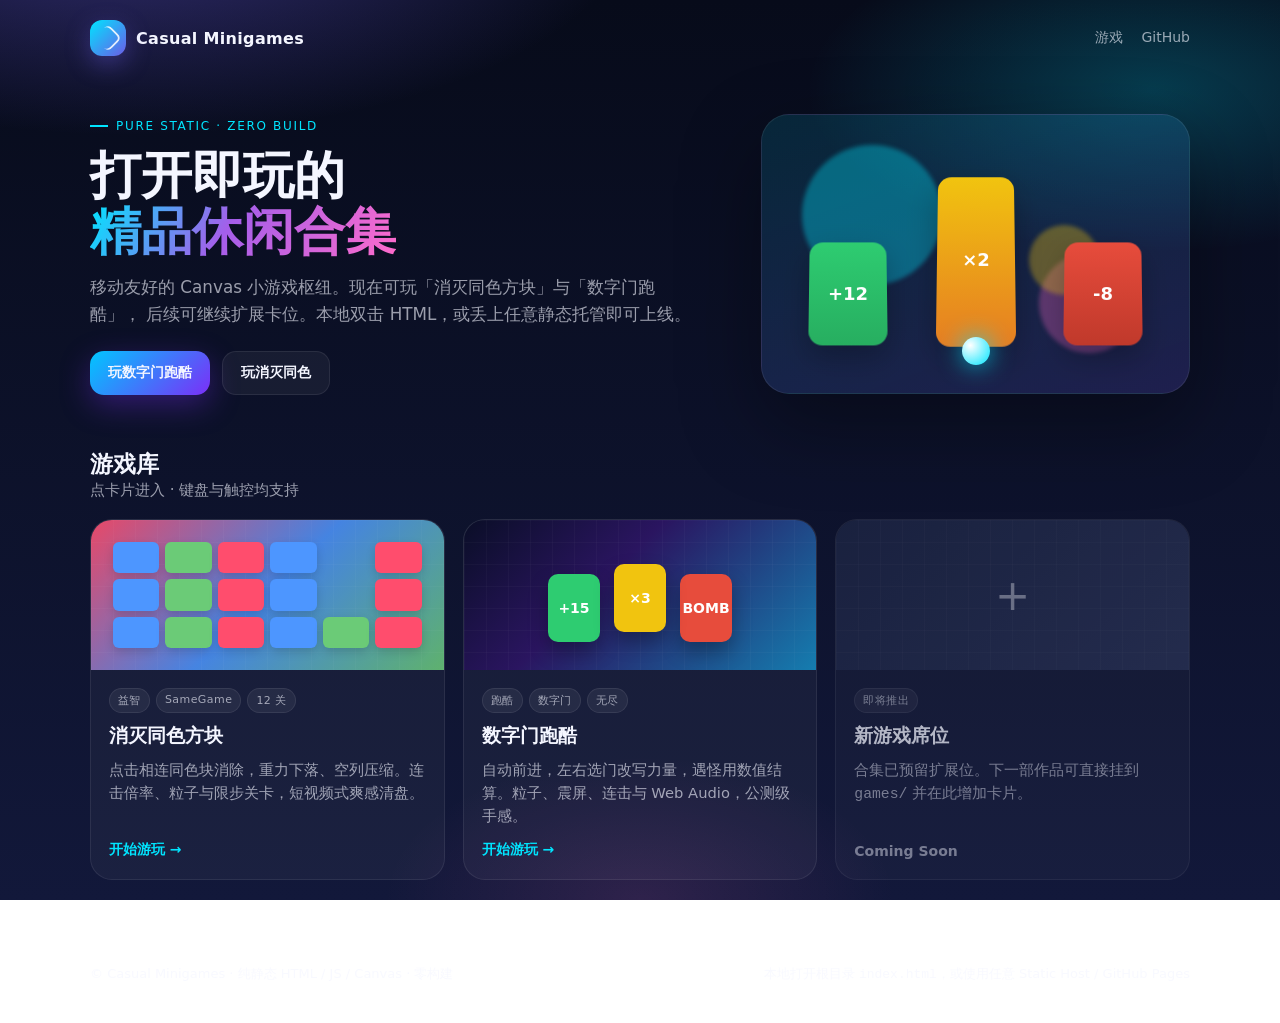
==== index.html @ 1d6114b0 "feat: Casual Minigames hub with SameGame + Number Gate Runner Public-ready static collection: magazi" ====
<!DOCTYPE html>
<html lang="zh-CN">
<head>
  <meta charset="UTF-8" />
  <meta name="viewport" content="width=device-width, initial-scale=1" />
  <meta name="theme-color" content="#070b1a" />
  <meta name="description" content="Casual Minigames — 纯静态精品小游戏合集：消灭同色方块、数字门跑酷。" />
  <title>Casual Minigames · 休闲小游戏合集</title>
  <link rel="stylesheet" href="css/hub.css" />
</head>
<body>
  <div class="wrap">
    <header class="nav">
      <div class="brand">
        <div class="brand-mark" aria-hidden="true"></div>
        <span>Casual Minigames</span>
      </div>
      <nav class="nav-links">
        <a href="#games">游戏</a>
        <a href="https://github.com/" id="gh-link" target="_blank" rel="noopener">GitHub</a>
      </nav>
    </header>

    <section class="hero">
      <div>
        <div class="eyebrow">Pure Static · Zero Build</div>
        <h1>打开即玩的<br /><span>精品休闲合集</span></h1>
        <p>
          移动友好的 Canvas 小游戏枢纽。现在可玩「消灭同色方块」与「数字门跑酷」，
          后续可继续扩展卡位。本地双击 HTML，或丢上任意静态托管即可上线。
        </p>
        <div class="hero-actions">
          <a class="btn btn-primary" href="games/number-gate/index.html">玩数字门跑酷</a>
          <a class="btn" href="games/samegame/index.html">玩消灭同色</a>
        </div>
      </div>
      <div class="hero-art" aria-hidden="true">
        <div class="orb orb-a"></div>
        <div class="orb orb-b"></div>
        <div class="orb orb-c"></div>
        <div class="gate-illus">
          <div class="gate-pill g1">+12</div>
          <div class="gate-pill g2">×2</div>
          <div class="gate-pill g3">-8</div>
        </div>
        <div class="runner-dot"></div>
      </div>
    </section>

    <section class="section" id="games">
      <div class="section-head">
        <div>
          <h2>游戏库</h2>
          <p>点卡片进入 · 键盘与触控均支持</p>
        </div>
      </div>
      <div class="grid">
        <a class="card" href="games/samegame/index.html">
          <div class="card-cover cover-samegame">
            <div class="cover-pattern"></div>
            <div class="blocks">
              <span></span><span></span><span></span><span></span><span></span><span></span>
              <span></span><span></span><span></span><span></span><span></span><span></span>
              <span></span><span></span><span></span><span></span><span></span><span></span>
            </div>
          </div>
          <div class="card-body">
            <div class="tags"><span class="tag">益智</span><span class="tag">SameGame</span><span class="tag">12 关</span></div>
            <h3>消灭同色方块</h3>
            <p>点击相连同色块消除，重力下落、空列压缩。连击倍率、粒子与限步关卡，短视频式爽感清盘。</p>
            <span class="card-cta">开始游玩 →</span>
          </div>
        </a>

        <a class="card" href="games/number-gate/index.html">
          <div class="card-cover cover-gate">
            <div class="cover-pattern"></div>
            <div class="mini-gates"><i>+15</i><i>×3</i><i>BOMB</i></div>
          </div>
          <div class="card-body">
            <div class="tags"><span class="tag">跑酷</span><span class="tag">数字门</span><span class="tag">无尽</span></div>
            <h3>数字门跑酷</h3>
            <p>自动前进，左右选门改写力量，遇怪用数值结算。粒子、震屏、连击与 Web Audio，公测级手感。</p>
            <span class="card-cta">开始游玩 →</span>
          </div>
        </a>

        <div class="card soon" aria-disabled="true">
          <div class="card-cover cover-soon">
            <div class="cover-pattern"></div>
            <div class="soon-mark">+</div>
          </div>
          <div class="card-body">
            <div class="tags"><span class="tag">即将推出</span></div>
            <h3>新游戏席位</h3>
            <p>合集已预留扩展位。下一部作品可直接挂到 <code>games/</code> 并在此增加卡片。</p>
            <span class="card-cta">Coming Soon</span>
          </div>
        </div>
      </div>
    </section>

    <footer class="footer">
      <div>© Casual Minigames · 纯静态 HTML / JS / Canvas · 零构建</div>
      <div>本地打开根目录 <code>index.html</code>，或使用任意 Static Host / GitHub Pages</div>
    </footer>
  </div>
</body>
</html>
---- css/hub.css ----
:root {
  --bg0: #070b1a;
  --bg1: #12183a;
  --text: #f4f6ff;
  --muted: rgba(244,246,255,0.62);
  --card: rgba(255,255,255,0.04);
  --line: rgba(255,255,255,0.08);
  --accent: #6c5ce7;
  --cyan: #00e5ff;
  --pink: #ff6bcb;
  --font: "Segoe UI", system-ui, -apple-system, "PingFang SC", "Noto Sans SC", sans-serif;
}

* { box-sizing: border-box; margin: 0; padding: 0; }

html { scroll-behavior: smooth; }

body {
  min-height: 100vh;
  font-family: var(--font);
  color: var(--text);
  background:
    radial-gradient(ellipse 80% 50% at 10% -10%, rgba(108,92,231,0.45), transparent 50%),
    radial-gradient(ellipse 60% 40% at 90% 10%, rgba(0,229,255,0.22), transparent 45%),
    radial-gradient(ellipse 50% 40% at 50% 100%, rgba(255,107,203,0.12), transparent 40%),
    linear-gradient(180deg, var(--bg0), var(--bg1));
  background-attachment: fixed;
}

a { color: inherit; text-decoration: none; }

.wrap {
  width: min(1100px, calc(100% - 32px));
  margin: 0 auto;
}

/* Nav */
.nav {
  display: flex;
  align-items: center;
  justify-content: space-between;
  padding: 20px 0 8px;
  gap: 16px;
}

.brand {
  display: flex;
  align-items: center;
  gap: 10px;
  font-weight: 800;
  letter-spacing: 0.02em;
}

.brand-mark {
  width: 36px;
  height: 36px;
  border-radius: 12px;
  background: linear-gradient(135deg, var(--cyan), var(--accent));
  box-shadow: 0 8px 24px rgba(108,92,231,0.4);
  position: relative;
  overflow: hidden;
}
.brand-mark::after {
  content: "";
  position: absolute;
  inset: 8px;
  border-radius: 6px;
  border: 2px solid rgba(255,255,255,0.85);
  border-bottom: none;
  border-left: none;
  transform: rotate(45deg);
}

.nav-links {
  display: flex;
  gap: 18px;
  font-size: 14px;
  color: var(--muted);
}
.nav-links a:hover { color: var(--cyan); }

/* Hero */
.hero {
  padding: 48px 0 36px;
  display: grid;
  grid-template-columns: 1.2fr 0.8fr;
  gap: 28px;
  align-items: center;
}

.eyebrow {
  display: inline-flex;
  align-items: center;
  gap: 8px;
  font-size: 12px;
  letter-spacing: 0.14em;
  text-transform: uppercase;
  color: var(--cyan);
  margin-bottom: 14px;
}
.eyebrow::before {
  content: "";
  width: 18px;
  height: 2px;
  background: var(--cyan);
}

.hero h1 {
  font-size: clamp(2rem, 5vw, 3.2rem);
  line-height: 1.1;
  font-weight: 900;
  margin-bottom: 14px;
}
.hero h1 span {
  background: linear-gradient(120deg, #00e5ff, #a55eea 45%, #ff6bcb);
  -webkit-background-clip: text;
  background-clip: text;
  color: transparent;
}

.hero p {
  color: var(--muted);
  font-size: 1.05rem;
  line-height: 1.65;
  max-width: 36em;
  margin-bottom: 22px;
}

.hero-actions {
  display: flex;
  flex-wrap: wrap;
  gap: 12px;
}

.btn {
  display: inline-flex;
  align-items: center;
  justify-content: center;
  gap: 8px;
  padding: 12px 18px;
  border-radius: 14px;
  font-weight: 700;
  font-size: 14px;
  border: 1px solid var(--line);
  background: rgba(255,255,255,0.05);
  transition: transform 0.15s ease, box-shadow 0.15s ease, background 0.15s ease;
}
.btn:hover { transform: translateY(-2px); background: rgba(255,255,255,0.09); }
.btn-primary {
  background: linear-gradient(135deg, #00c6ff, #7b2ff7);
  border: none;
  box-shadow: 0 10px 30px rgba(123,47,247,0.35);
}
.btn-primary:hover { box-shadow: 0 14px 36px rgba(123,47,247,0.45); }

.hero-art {
  position: relative;
  height: 280px;
  border-radius: 28px;
  background: linear-gradient(160deg, rgba(0,229,255,0.12), rgba(108,92,231,0.2));
  border: 1px solid var(--line);
  overflow: hidden;
  box-shadow: 0 30px 80px rgba(0,0,0,0.35);
}

.orb {
  position: absolute;
  border-radius: 50%;
  filter: blur(2px);
  animation: float 6s ease-in-out infinite;
}
.orb-a { width: 140px; height: 140px; background: rgba(0,229,255,0.35); top: 30px; left: 40px; }
.orb-b { width: 100px; height: 100px; background: rgba(255,107,203,0.3); bottom: 40px; right: 50px; animation-delay: -2s; }
.orb-c { width: 70px; height: 70px; background: rgba(241,196,15,0.35); top: 110px; right: 90px; animation-delay: -3.5s; }

.gate-illus {
  position: absolute;
  inset: 0;
  display: grid;
  grid-template-columns: 1fr 1fr 1fr;
  place-items: end center;
  padding: 36px 28px 48px;
  gap: 12px;
}
.gate-pill {
  width: 100%;
  max-width: 78px;
  aspect-ratio: 3/4;
  border-radius: 14px;
  display: grid;
  place-items: center;
  font-weight: 900;
  font-size: 18px;
  color: #fff;
  box-shadow: 0 12px 30px rgba(0,0,0,0.25);
  transform: perspective(400px) rotateX(8deg);
}
.gate-pill.g1 { background: linear-gradient(180deg, #2ecc71, #27ae60); }
.gate-pill.g2 { background: linear-gradient(180deg, #f1c40f, #e67e22); height: 88%; }
.gate-pill.g3 { background: linear-gradient(180deg, #e74c3c, #c0392b); }

.runner-dot {
  position: absolute;
  bottom: 28px;
  left: 50%;
  width: 28px;
  height: 28px;
  margin-left: -14px;
  border-radius: 50%;
  background: radial-gradient(circle at 30% 30%, #fff, #00e5ff);
  box-shadow: 0 0 24px rgba(0,229,255,0.8);
  animation: bob 1.2s ease-in-out infinite;
}

@keyframes float {
  0%, 100% { transform: translateY(0); }
  50% { transform: translateY(-14px); }
}
@keyframes bob {
  0%, 100% { transform: translateY(0); }
  50% { transform: translateY(-6px); }
}

/* Section */
.section {
  padding: 18px 0 56px;
}

.section-head {
  display: flex;
  align-items: end;
  justify-content: space-between;
  gap: 12px;
  margin-bottom: 18px;
}
.section-head h2 {
  font-size: 1.45rem;
  font-weight: 800;
}
.section-head p { color: var(--muted); font-size: 0.95rem; }

.grid {
  display: grid;
  grid-template-columns: repeat(3, 1fr);
  gap: 18px;
}

.card {
  position: relative;
  display: flex;
  flex-direction: column;
  border-radius: 22px;
  overflow: hidden;
  background: var(--card);
  border: 1px solid var(--line);
  min-height: 320px;
  transition: transform 0.2s ease, border-color 0.2s ease, box-shadow 0.2s ease;
}
.card:hover {
  transform: translateY(-6px);
  border-color: rgba(0,229,255,0.35);
  box-shadow: 0 20px 50px rgba(0,0,0,0.35);
}
.card.soon {
  opacity: 0.72;
}
.card.soon:hover { transform: none; border-color: var(--line); box-shadow: none; }

.card-cover {
  height: 150px;
  position: relative;
  overflow: hidden;
}
.cover-samegame {
  background:
    linear-gradient(135deg, rgba(255,77,109,0.9), rgba(77,150,255,0.85) 50%, rgba(107,203,119,0.85));
}
.cover-gate {
  background:
    linear-gradient(135deg, #0a0e27 0%, #2a1560 40%, #00e5ff 160%);
}
.cover-soon {
  background: linear-gradient(135deg, #1e2746, #2c3558);
}

.cover-pattern {
  position: absolute;
  inset: 0;
  opacity: 0.35;
  background-image:
    linear-gradient(rgba(255,255,255,0.08) 1px, transparent 1px),
    linear-gradient(90deg, rgba(255,255,255,0.08) 1px, transparent 1px);
  background-size: 22px 22px;
}

.blocks {
  position: absolute;
  inset: 0;
  display: grid;
  grid-template-columns: repeat(6, 1fr);
  grid-template-rows: repeat(3, 1fr);
  gap: 6px;
  padding: 22px;
}
.blocks span {
  border-radius: 6px;
  background: rgba(255,255,255,0.85);
  box-shadow: 0 4px 10px rgba(0,0,0,0.15);
}
.blocks span:nth-child(3n) { background: #ff4d6d; }
.blocks span:nth-child(3n+1) { background: #4d96ff; }
.blocks span:nth-child(3n+2) { background: #6bcb77; }
.blocks span:nth-child(5), .blocks span:nth-child(11) { visibility: hidden; }

.mini-gates {
  position: absolute;
  inset: 0;
  display: flex;
  align-items: flex-end;
  justify-content: center;
  gap: 14px;
  padding-bottom: 28px;
}
.mini-gates i {
  display: grid;
  place-items: center;
  width: 52px;
  height: 68px;
  border-radius: 10px;
  font-style: normal;
  font-weight: 900;
  color: #fff;
  font-size: 14px;
  box-shadow: 0 10px 20px rgba(0,0,0,0.3);
}
.mini-gates i:nth-child(1) { background: #2ecc71; }
.mini-gates i:nth-child(2) { background: #f1c40f; transform: translateY(-10px); }
.mini-gates i:nth-child(3) { background: #e74c3c; }

.soon-mark {
  position: absolute;
  inset: 0;
  display: grid;
  place-items: center;
  font-size: 42px;
  opacity: 0.5;
}

.card-body {
  padding: 18px 18px 20px;
  display: flex;
  flex-direction: column;
  flex: 1;
  gap: 10px;
}

.tags {
  display: flex;
  flex-wrap: wrap;
  gap: 6px;
}
.tag {
  font-size: 11px;
  letter-spacing: 0.04em;
  padding: 4px 8px;
  border-radius: 999px;
  background: rgba(255,255,255,0.06);
  color: var(--muted);
  border: 1px solid var(--line);
}

.card h3 {
  font-size: 1.2rem;
  font-weight: 800;
}

.card p {
  color: var(--muted);
  font-size: 0.92rem;
  line-height: 1.55;
  flex: 1;
}

.card-cta {
  display: inline-flex;
  align-items: center;
  gap: 6px;
  font-weight: 700;
  font-size: 14px;
  color: var(--cyan);
  margin-top: 4px;
}
.card.soon .card-cta { color: var(--muted); }

.footer {
  border-top: 1px solid var(--line);
  padding: 28px 0 40px;
  color: var(--muted);
  font-size: 13px;
  display: flex;
  flex-wrap: wrap;
  gap: 10px 24px;
  justify-content: space-between;
}

@media (max-width: 900px) {
  .hero { grid-template-columns: 1fr; }
  .hero-art { height: 220px; }
  .grid { grid-template-columns: 1fr 1fr; }
}
@media (max-width: 620px) {
  .grid { grid-template-columns: 1fr; }
  .nav-links { display: none; }
}
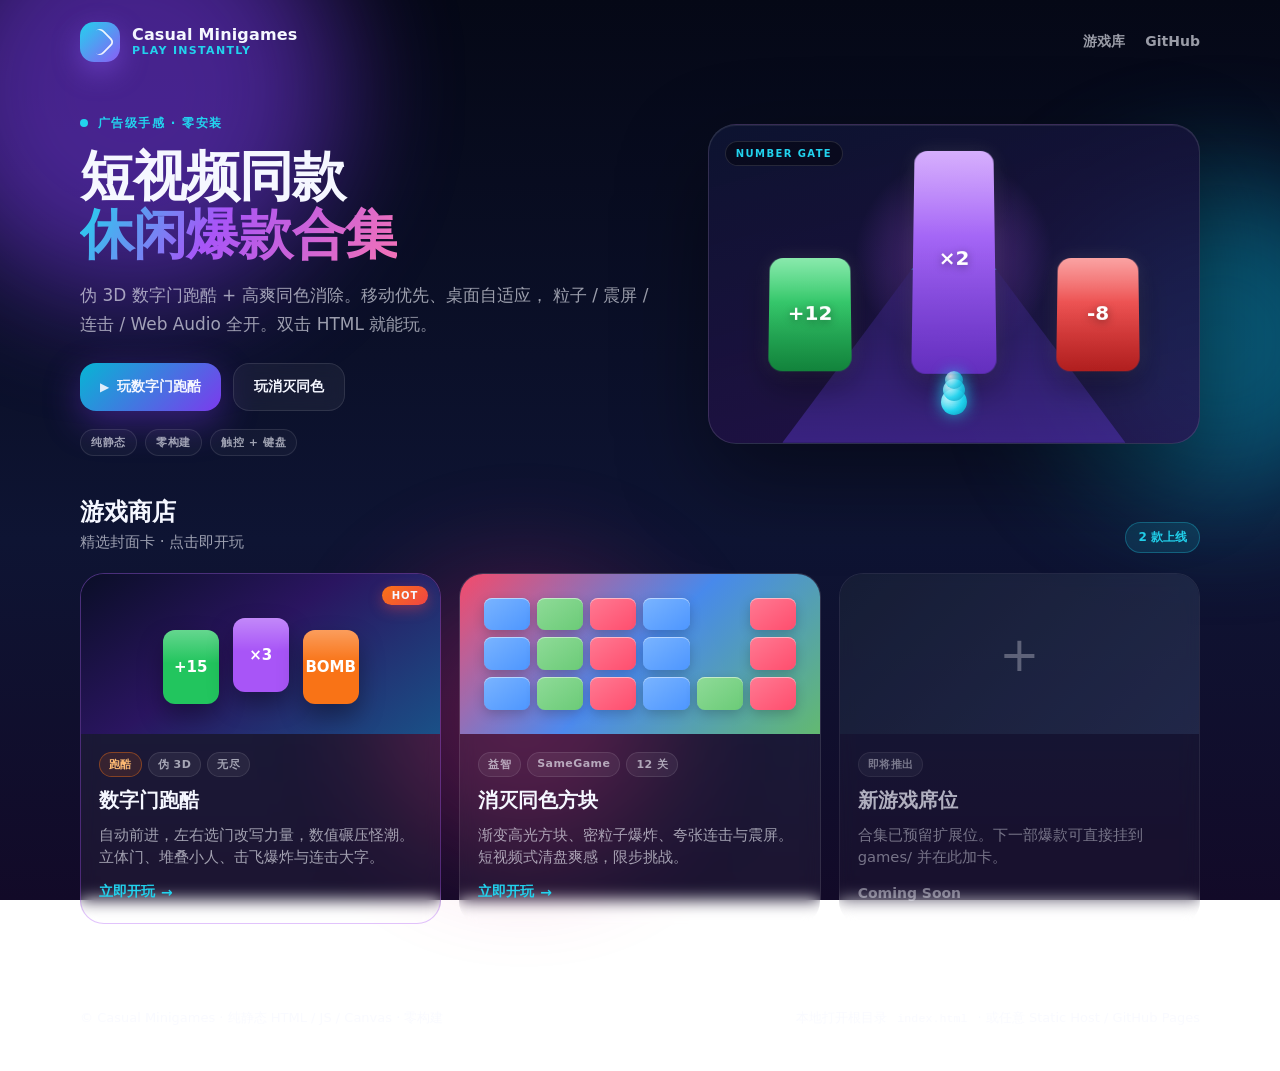
==== commit 97f0d73c: "feat: ad-grade visual overhaul for Number Gate, SameGame, and hub Rewrite Number Gate pseudo-3D corr" ====
--- a/index.html
+++ b/index.html
@@ -3,61 +3,100 @@
 <head>
   <meta charset="UTF-8" />
   <meta name="viewport" content="width=device-width, initial-scale=1" />
-  <meta name="theme-color" content="#070b1a" />
-  <meta name="description" content="Casual Minigames — 纯静态精品小游戏合集：消灭同色方块、数字门跑酷。" />
+  <meta name="theme-color" content="#050816" />
+  <meta name="description" content="Casual Minigames — 抖音级休闲小游戏合集：数字门跑酷、消灭同色方块。纯静态，打开即玩。" />
   <title>Casual Minigames · 休闲小游戏合集</title>
   <link rel="stylesheet" href="css/hub.css" />
 </head>
 <body>
+  <div class="bg-orb o1" aria-hidden="true"></div>
+  <div class="bg-orb o2" aria-hidden="true"></div>
+  <div class="bg-orb o3" aria-hidden="true"></div>
+
   <div class="wrap">
     <header class="nav">
       <div class="brand">
         <div class="brand-mark" aria-hidden="true"></div>
-        <span>Casual Minigames</span>
+        <div class="brand-text">
+          <span class="brand-name">Casual Minigames</span>
+          <span class="brand-sub">Play Instantly</span>
+        </div>
       </div>
       <nav class="nav-links">
-        <a href="#games">游戏</a>
-        <a href="https://github.com/" id="gh-link" target="_blank" rel="noopener">GitHub</a>
+        <a href="#games">游戏库</a>
+        <a href="https://github.com/z23861201z/casual-minigames" target="_blank" rel="noopener">GitHub</a>
       </nav>
     </header>
 
     <section class="hero">
-      <div>
-        <div class="eyebrow">Pure Static · Zero Build</div>
-        <h1>打开即玩的<br /><span>精品休闲合集</span></h1>
+      <div class="hero-copy">
+        <div class="eyebrow"><span class="pulse-dot"></span> 广告级手感 · 零安装</div>
+        <h1>短视频同款<br /><span>休闲爆款合集</span></h1>
         <p>
-          移动友好的 Canvas 小游戏枢纽。现在可玩「消灭同色方块」与「数字门跑酷」，
-          后续可继续扩展卡位。本地双击 HTML，或丢上任意静态托管即可上线。
+          伪 3D 数字门跑酷 + 高爽同色消除。移动优先、桌面自适应，
+          粒子 / 震屏 / 连击 / Web Audio 全开。双击 HTML 就能玩。
         </p>
         <div class="hero-actions">
-          <a class="btn btn-primary" href="games/number-gate/index.html">玩数字门跑酷</a>
-          <a class="btn" href="games/samegame/index.html">玩消灭同色</a>
+          <a class="btn btn-primary" href="games/number-gate/index.html">
+            <span class="btn-ico">▶</span> 玩数字门跑酷
+          </a>
+          <a class="btn btn-ghost" href="games/samegame/index.html">玩消灭同色</a>
+        </div>
+        <div class="hero-meta">
+          <span>纯静态</span>
+          <span>零构建</span>
+          <span>触控 + 键盘</span>
         </div>
       </div>
-      <div class="hero-art" aria-hidden="true">
-        <div class="orb orb-a"></div>
-        <div class="orb orb-b"></div>
-        <div class="orb orb-c"></div>
-        <div class="gate-illus">
-          <div class="gate-pill g1">+12</div>
-          <div class="gate-pill g2">×2</div>
-          <div class="gate-pill g3">-8</div>
+      <div class="hero-stage" aria-hidden="true">
+        <div class="stage-glow"></div>
+        <div class="stage-road"></div>
+        <div class="stage-gates">
+          <div class="sgate g-add"><span>+12</span></div>
+          <div class="sgate g-mul"><span>×2</span></div>
+          <div class="sgate g-sub"><span>-8</span></div>
         </div>
-        <div class="runner-dot"></div>
+        <div class="stage-runner">
+          <div class="runner-stack"><i></i><i></i><i></i></div>
+        </div>
+        <div class="stage-badge">NUMBER GATE</div>
       </div>
     </section>
 
     <section class="section" id="games">
       <div class="section-head">
         <div>
-          <h2>游戏库</h2>
-          <p>点卡片进入 · 键盘与触控均支持</p>
+          <h2>游戏商店</h2>
+          <p>精选封面卡 · 点击即开玩</p>
         </div>
+        <div class="section-pill">2 款上线</div>
       </div>
       <div class="grid">
+        <a class="card card-featured" href="games/number-gate/index.html">
+          <div class="card-cover cover-gate">
+            <div class="cover-shine"></div>
+            <div class="cover-gates">
+              <em class="cg1">+15</em>
+              <em class="cg2">×3</em>
+              <em class="cg3">BOMB</em>
+            </div>
+            <div class="cover-chip">HOT</div>
+          </div>
+          <div class="card-body">
+            <div class="tags">
+              <span class="tag tag-hot">跑酷</span>
+              <span class="tag">伪 3D</span>
+              <span class="tag">无尽</span>
+            </div>
+            <h3>数字门跑酷</h3>
+            <p>自动前进，左右选门改写力量，数值碾压怪潮。立体门、堆叠小人、击飞爆炸与连击大字。</p>
+            <span class="card-cta">立即开玩 <b>→</b></span>
+          </div>
+        </a>
+
         <a class="card" href="games/samegame/index.html">
           <div class="card-cover cover-samegame">
-            <div class="cover-pattern"></div>
+            <div class="cover-shine"></div>
             <div class="blocks">
               <span></span><span></span><span></span><span></span><span></span><span></span>
               <span></span><span></span><span></span><span></span><span></span><span></span>
@@ -65,36 +104,27 @@
             </div>
           </div>
           <div class="card-body">
-            <div class="tags"><span class="tag">益智</span><span class="tag">SameGame</span><span class="tag">12 关</span></div>
+            <div class="tags">
+              <span class="tag">益智</span>
+              <span class="tag">SameGame</span>
+              <span class="tag">12 关</span>
+            </div>
             <h3>消灭同色方块</h3>
-            <p>点击相连同色块消除，重力下落、空列压缩。连击倍率、粒子与限步关卡，短视频式爽感清盘。</p>
-            <span class="card-cta">开始游玩 →</span>
-          </div>
-        </a>
-
-        <a class="card" href="games/number-gate/index.html">
-          <div class="card-cover cover-gate">
-            <div class="cover-pattern"></div>
-            <div class="mini-gates"><i>+15</i><i>×3</i><i>BOMB</i></div>
-          </div>
-          <div class="card-body">
-            <div class="tags"><span class="tag">跑酷</span><span class="tag">数字门</span><span class="tag">无尽</span></div>
-            <h3>数字门跑酷</h3>
-            <p>自动前进，左右选门改写力量，遇怪用数值结算。粒子、震屏、连击与 Web Audio，公测级手感。</p>
-            <span class="card-cta">开始游玩 →</span>
+            <p>渐变高光方块、密粒子爆炸、夸张连击与震屏。短视频式清盘爽感，限步挑战。</p>
+            <span class="card-cta">立即开玩 <b>→</b></span>
           </div>
         </a>
 
         <div class="card soon" aria-disabled="true">
           <div class="card-cover cover-soon">
-            <div class="cover-pattern"></div>
+            <div class="cover-shine"></div>
             <div class="soon-mark">+</div>
           </div>
           <div class="card-body">
             <div class="tags"><span class="tag">即将推出</span></div>
             <h3>新游戏席位</h3>
-            <p>合集已预留扩展位。下一部作品可直接挂到 <code>games/</code> 并在此增加卡片。</p>
-            <span class="card-cta">Coming Soon</span>
+            <p>合集已预留扩展位。下一部爆款可直接挂到 games/ 并在此加卡。</p>
+            <span class="card-cta muted">Coming Soon</span>
           </div>
         </div>
       </div>
@@ -102,7 +132,7 @@
 
     <footer class="footer">
       <div>© Casual Minigames · 纯静态 HTML / JS / Canvas · 零构建</div>
-      <div>本地打开根目录 <code>index.html</code>，或使用任意 Static Host / GitHub Pages</div>
+      <div>本地打开根目录 <code>index.html</code> · 或任意 Static Host / GitHub Pages</div>
     </footer>
   </div>
 </body>
--- a/css/hub.css
+++ b/css/hub.css
@@ -1,37 +1,61 @@
 :root {
-  --bg0: #070b1a;
-  --bg1: #12183a;
-  --text: #f4f6ff;
-  --muted: rgba(244,246,255,0.62);
-  --card: rgba(255,255,255,0.04);
-  --line: rgba(255,255,255,0.08);
-  --accent: #6c5ce7;
-  --cyan: #00e5ff;
-  --pink: #ff6bcb;
+  --bg0: #050816;
+  --bg1: #0e1433;
+  --text: #f5f7ff;
+  --muted: rgba(245,247,255,0.62);
+  --card: rgba(255,255,255,0.045);
+  --line: rgba(255,255,255,0.1);
+  --accent: #8b5cf6;
+  --cyan: #22d3ee;
+  --pink: #f472b6;
   --font: "Segoe UI", system-ui, -apple-system, "PingFang SC", "Noto Sans SC", sans-serif;
 }
 
 * { box-sizing: border-box; margin: 0; padding: 0; }
-
 html { scroll-behavior: smooth; }
 
 body {
   min-height: 100vh;
   font-family: var(--font);
   color: var(--text);
-  background:
-    radial-gradient(ellipse 80% 50% at 10% -10%, rgba(108,92,231,0.45), transparent 50%),
-    radial-gradient(ellipse 60% 40% at 90% 10%, rgba(0,229,255,0.22), transparent 45%),
-    radial-gradient(ellipse 50% 40% at 50% 100%, rgba(255,107,203,0.12), transparent 40%),
-    linear-gradient(180deg, var(--bg0), var(--bg1));
+  background: linear-gradient(180deg, var(--bg0), var(--bg1) 60%, #120a28);
   background-attachment: fixed;
+  overflow-x: hidden;
+  position: relative;
 }
 
 a { color: inherit; text-decoration: none; }
+code {
+  font-family: ui-monospace, SFMono-Regular, Menlo, monospace;
+  font-size: 0.9em;
+  background: rgba(255,255,255,0.06);
+  padding: 1px 6px;
+  border-radius: 6px;
+}
+
+.bg-orb {
+  position: fixed;
+  border-radius: 50%;
+  filter: blur(60px);
+  pointer-events: none;
+  z-index: 0;
+  opacity: 0.55;
+  animation: orbFloat 12s ease-in-out infinite;
+}
+.o1 { width: 420px; height: 420px; background: #7c3aed; top: -120px; left: -80px; }
+.o2 { width: 320px; height: 320px; background: #0891b2; top: 20%; right: -100px; animation-delay: -4s; }
+.o3 { width: 280px; height: 280px; background: #db2777; bottom: 5%; left: 30%; animation-delay: -7s; opacity: 0.3; }
+
+@keyframes orbFloat {
+  0%, 100% { transform: translate(0, 0) scale(1); }
+  50% { transform: translate(20px, -24px) scale(1.06); }
+}
 
 .wrap {
-  width: min(1100px, calc(100% - 32px));
+  width: min(1120px, calc(100% - 32px));
   margin: 0 auto;
+  position: relative;
+  z-index: 1;
 }
 
 /* Nav */
@@ -39,205 +63,263 @@
   display: flex;
   align-items: center;
   justify-content: space-between;
-  padding: 20px 0 8px;
+  padding: 22px 0 10px;
   gap: 16px;
 }
 
-.brand {
-  display: flex;
-  align-items: center;
-  gap: 10px;
-  font-weight: 800;
-  letter-spacing: 0.02em;
-}
-
+.brand { display: flex; align-items: center; gap: 12px; }
 .brand-mark {
-  width: 36px;
-  height: 36px;
-  border-radius: 12px;
+  width: 40px; height: 40px;
+  border-radius: 14px;
   background: linear-gradient(135deg, var(--cyan), var(--accent));
-  box-shadow: 0 8px 24px rgba(108,92,231,0.4);
+  box-shadow: 0 10px 28px rgba(139,92,246,0.45);
   position: relative;
   overflow: hidden;
+  animation: brandPulse 3s ease-in-out infinite;
 }
 .brand-mark::after {
   content: "";
   position: absolute;
-  inset: 8px;
+  inset: 9px;
   border-radius: 6px;
-  border: 2px solid rgba(255,255,255,0.85);
+  border: 2px solid rgba(255,255,255,0.9);
   border-bottom: none;
   border-left: none;
   transform: rotate(45deg);
 }
-
-.nav-links {
-  display: flex;
-  gap: 18px;
-  font-size: 14px;
-  color: var(--muted);
-}
+@keyframes brandPulse {
+  0%, 100% { box-shadow: 0 10px 28px rgba(139,92,246,0.45); }
+  50% { box-shadow: 0 10px 36px rgba(34,211,238,0.5); }
+}
+.brand-text { display: flex; flex-direction: column; line-height: 1.15; }
+.brand-name { font-weight: 800; letter-spacing: 0.01em; }
+.brand-sub { font-size: 11px; color: var(--cyan); letter-spacing: 0.12em; text-transform: uppercase; font-weight: 700; }
+
+.nav-links { display: flex; gap: 20px; font-size: 14px; color: var(--muted); font-weight: 600; }
 .nav-links a:hover { color: var(--cyan); }
 
 /* Hero */
 .hero {
-  padding: 48px 0 36px;
-  display: grid;
-  grid-template-columns: 1.2fr 0.8fr;
-  gap: 28px;
+  padding: 40px 0 28px;
+  display: grid;
+  grid-template-columns: 1.15fr 0.95fr;
+  gap: 32px;
   align-items: center;
 }
 
 .eyebrow {
   display: inline-flex;
   align-items: center;
-  gap: 8px;
+  gap: 10px;
   font-size: 12px;
-  letter-spacing: 0.14em;
+  letter-spacing: 0.12em;
   text-transform: uppercase;
   color: var(--cyan);
-  margin-bottom: 14px;
-}
-.eyebrow::before {
-  content: "";
-  width: 18px;
-  height: 2px;
+  margin-bottom: 16px;
+  font-weight: 700;
+}
+.pulse-dot {
+  width: 8px; height: 8px; border-radius: 50%;
   background: var(--cyan);
+  box-shadow: 0 0 0 0 rgba(34,211,238,0.6);
+  animation: pulse 1.6s ease-out infinite;
+}
+@keyframes pulse {
+  0% { box-shadow: 0 0 0 0 rgba(34,211,238,0.55); }
+  70% { box-shadow: 0 0 0 10px rgba(34,211,238,0); }
+  100% { box-shadow: 0 0 0 0 rgba(34,211,238,0); }
 }
 
 .hero h1 {
-  font-size: clamp(2rem, 5vw, 3.2rem);
-  line-height: 1.1;
+  font-size: clamp(2.1rem, 5.2vw, 3.4rem);
+  line-height: 1.08;
   font-weight: 900;
-  margin-bottom: 14px;
+  margin-bottom: 16px;
+  letter-spacing: -0.02em;
 }
 .hero h1 span {
-  background: linear-gradient(120deg, #00e5ff, #a55eea 45%, #ff6bcb);
+  background: linear-gradient(120deg, #22d3ee, #a855f7 42%, #f472b6);
   -webkit-background-clip: text;
   background-clip: text;
   color: transparent;
 }
 
-.hero p {
+.hero-copy > p {
   color: var(--muted);
-  font-size: 1.05rem;
-  line-height: 1.65;
-  max-width: 36em;
-  margin-bottom: 22px;
-}
-
-.hero-actions {
-  display: flex;
-  flex-wrap: wrap;
-  gap: 12px;
-}
+  font-size: 1.06rem;
+  line-height: 1.7;
+  max-width: 34em;
+  margin-bottom: 24px;
+}
+
+.hero-actions { display: flex; flex-wrap: wrap; gap: 12px; margin-bottom: 18px; }
 
 .btn {
   display: inline-flex;
   align-items: center;
   justify-content: center;
   gap: 8px;
-  padding: 12px 18px;
-  border-radius: 14px;
-  font-weight: 700;
+  padding: 14px 20px;
+  border-radius: 16px;
+  font-weight: 800;
   font-size: 14px;
   border: 1px solid var(--line);
   background: rgba(255,255,255,0.05);
   transition: transform 0.15s ease, box-shadow 0.15s ease, background 0.15s ease;
 }
-.btn:hover { transform: translateY(-2px); background: rgba(255,255,255,0.09); }
+.btn:hover { transform: translateY(-3px); background: rgba(255,255,255,0.09); }
 .btn-primary {
-  background: linear-gradient(135deg, #00c6ff, #7b2ff7);
+  background: linear-gradient(135deg, #06b6d4, #7c3aed);
   border: none;
-  box-shadow: 0 10px 30px rgba(123,47,247,0.35);
-}
-.btn-primary:hover { box-shadow: 0 14px 36px rgba(123,47,247,0.45); }
-
-.hero-art {
-  position: relative;
-  height: 280px;
+  box-shadow: 0 12px 36px rgba(124,58,237,0.4);
+}
+.btn-primary:hover { box-shadow: 0 16px 44px rgba(124,58,237,0.55); }
+.btn-ghost { backdrop-filter: blur(8px); }
+.btn-ico { font-size: 12px; opacity: 0.9; }
+
+.hero-meta {
+  display: flex; flex-wrap: wrap; gap: 8px;
+}
+.hero-meta span {
+  font-size: 11px;
+  font-weight: 700;
+  letter-spacing: 0.06em;
+  text-transform: uppercase;
+  color: var(--muted);
+  padding: 5px 10px;
+  border-radius: 999px;
+  border: 1px solid var(--line);
+  background: rgba(255,255,255,0.03);
+}
+
+/* Hero stage illustration */
+.hero-stage {
+  position: relative;
+  height: 320px;
   border-radius: 28px;
-  background: linear-gradient(160deg, rgba(0,229,255,0.12), rgba(108,92,231,0.2));
-  border: 1px solid var(--line);
+  background: linear-gradient(165deg, rgba(14,20,50,0.9), rgba(42,16,80,0.75));
+  border: 1px solid rgba(255,255,255,0.12);
   overflow: hidden;
-  box-shadow: 0 30px 80px rgba(0,0,0,0.35);
-}
-
-.orb {
-  position: absolute;
-  border-radius: 50%;
-  filter: blur(2px);
-  animation: float 6s ease-in-out infinite;
-}
-.orb-a { width: 140px; height: 140px; background: rgba(0,229,255,0.35); top: 30px; left: 40px; }
-.orb-b { width: 100px; height: 100px; background: rgba(255,107,203,0.3); bottom: 40px; right: 50px; animation-delay: -2s; }
-.orb-c { width: 70px; height: 70px; background: rgba(241,196,15,0.35); top: 110px; right: 90px; animation-delay: -3.5s; }
-
-.gate-illus {
+  box-shadow: 0 32px 90px rgba(0,0,0,0.4), inset 0 1px 0 rgba(255,255,255,0.08);
+}
+.stage-glow {
+  position: absolute;
+  width: 200px; height: 200px;
+  left: 50%; top: 10%;
+  transform: translateX(-50%);
+  background: radial-gradient(circle, rgba(168,85,247,0.45), transparent 70%);
+  animation: orbFloat 8s ease-in-out infinite;
+}
+.stage-road {
+  position: absolute;
+  left: 50%; bottom: 0;
+  width: 70%; height: 55%;
+  transform: translateX(-50%);
+  background: linear-gradient(180deg, rgba(60,40,140,0.3), rgba(80,50,180,0.55));
+  clip-path: polygon(38% 0, 62% 0, 100% 100%, 0 100%);
+  border-top: 2px solid rgba(34,211,238,0.35);
+}
+.stage-gates {
   position: absolute;
   inset: 0;
   display: grid;
   grid-template-columns: 1fr 1fr 1fr;
   place-items: end center;
-  padding: 36px 28px 48px;
-  gap: 12px;
-}
-.gate-pill {
+  padding: 0 36px 72px;
+  gap: 14px;
+}
+.sgate {
   width: 100%;
-  max-width: 78px;
-  aspect-ratio: 3/4;
+  max-width: 82px;
+  aspect-ratio: 3/4.2;
   border-radius: 14px;
   display: grid;
   place-items: center;
   font-weight: 900;
-  font-size: 18px;
+  font-size: 20px;
   color: #fff;
-  box-shadow: 0 12px 30px rgba(0,0,0,0.25);
-  transform: perspective(400px) rotateX(8deg);
-}
-.gate-pill.g1 { background: linear-gradient(180deg, #2ecc71, #27ae60); }
-.gate-pill.g2 { background: linear-gradient(180deg, #f1c40f, #e67e22); height: 88%; }
-.gate-pill.g3 { background: linear-gradient(180deg, #e74c3c, #c0392b); }
-
-.runner-dot {
-  position: absolute;
-  bottom: 28px;
+  box-shadow: 0 14px 32px rgba(0,0,0,0.35), 0 0 20px rgba(255,255,255,0.1);
+  transform: perspective(500px) rotateX(10deg);
+  position: relative;
+  animation: gateBob 2.8s ease-in-out infinite;
+}
+.sgate::before {
+  content: "";
+  position: absolute;
+  inset: 0;
+  border-radius: inherit;
+  background: linear-gradient(180deg, rgba(255,255,255,0.35), transparent 40%, rgba(0,0,0,0.2));
+  pointer-events: none;
+}
+.sgate span { position: relative; z-index: 1; text-shadow: 0 2px 8px rgba(0,0,0,0.4); }
+.g-add { background: linear-gradient(180deg, #4ade80, #16a34a); animation-delay: 0s; }
+.g-mul { background: linear-gradient(180deg, #c084fc, #7c3aed); height: 92%; animation-delay: -0.4s; }
+.g-sub { background: linear-gradient(180deg, #f87171, #dc2626); animation-delay: -0.8s; }
+@keyframes gateBob {
+  0%, 100% { transform: perspective(500px) rotateX(10deg) translateY(0); }
+  50% { transform: perspective(500px) rotateX(10deg) translateY(-8px); }
+}
+
+.stage-runner {
+  position: absolute;
+  bottom: 28px; left: 50%;
+  transform: translateX(-50%);
+}
+.runner-stack {
+  position: relative;
+  width: 36px; height: 48px;
+  animation: bob 1.1s ease-in-out infinite;
+}
+.runner-stack i {
+  position: absolute;
   left: 50%;
-  width: 28px;
-  height: 28px;
-  margin-left: -14px;
+  width: 22px; height: 22px;
+  margin-left: -11px;
   border-radius: 50%;
-  background: radial-gradient(circle at 30% 30%, #fff, #00e5ff);
-  box-shadow: 0 0 24px rgba(0,229,255,0.8);
-  animation: bob 1.2s ease-in-out infinite;
-}
-
-@keyframes float {
-  0%, 100% { transform: translateY(0); }
-  50% { transform: translateY(-14px); }
-}
+  background: radial-gradient(circle at 30% 30%, #fff, #22d3ee 55%, #0891b2);
+  box-shadow: 0 0 16px rgba(34,211,238,0.7);
+}
+.runner-stack i:nth-child(1) { bottom: 0; width: 26px; height: 26px; margin-left: -13px; }
+.runner-stack i:nth-child(2) { bottom: 14px; opacity: 0.9; }
+.runner-stack i:nth-child(3) { bottom: 26px; opacity: 0.75; width: 18px; height: 18px; margin-left: -9px; }
 @keyframes bob {
   0%, 100% { transform: translateY(0); }
-  50% { transform: translateY(-6px); }
+  50% { transform: translateY(-7px); }
+}
+
+.stage-badge {
+  position: absolute;
+  top: 16px; left: 16px;
+  font-size: 10px;
+  font-weight: 800;
+  letter-spacing: 0.14em;
+  padding: 6px 10px;
+  border-radius: 999px;
+  background: rgba(0,0,0,0.4);
+  border: 1px solid rgba(255,255,255,0.12);
+  color: var(--cyan);
 }
 
 /* Section */
-.section {
-  padding: 18px 0 56px;
-}
-
+.section { padding: 12px 0 56px; }
 .section-head {
   display: flex;
   align-items: end;
   justify-content: space-between;
   gap: 12px;
-  margin-bottom: 18px;
-}
-.section-head h2 {
-  font-size: 1.45rem;
-  font-weight: 800;
-}
-.section-head p { color: var(--muted); font-size: 0.95rem; }
+  margin-bottom: 20px;
+}
+.section-head h2 { font-size: 1.5rem; font-weight: 900; }
+.section-head p { color: var(--muted); font-size: 0.95rem; margin-top: 4px; }
+.section-pill {
+  font-size: 12px;
+  font-weight: 700;
+  padding: 6px 12px;
+  border-radius: 999px;
+  background: rgba(34,211,238,0.12);
+  border: 1px solid rgba(34,211,238,0.3);
+  color: var(--cyan);
+}
 
 .grid {
   display: grid;
@@ -249,152 +331,170 @@
   position: relative;
   display: flex;
   flex-direction: column;
-  border-radius: 22px;
+  border-radius: 24px;
   overflow: hidden;
   background: var(--card);
   border: 1px solid var(--line);
-  min-height: 320px;
-  transition: transform 0.2s ease, border-color 0.2s ease, box-shadow 0.2s ease;
+  min-height: 340px;
+  transition: transform 0.22s ease, border-color 0.22s ease, box-shadow 0.22s ease;
+  backdrop-filter: blur(8px);
 }
 .card:hover {
-  transform: translateY(-6px);
-  border-color: rgba(0,229,255,0.35);
-  box-shadow: 0 20px 50px rgba(0,0,0,0.35);
-}
-.card.soon {
-  opacity: 0.72;
-}
+  transform: translateY(-8px) scale(1.01);
+  border-color: rgba(34,211,238,0.4);
+  box-shadow: 0 24px 60px rgba(0,0,0,0.4), 0 0 40px rgba(139,92,246,0.12);
+}
+.card.soon { opacity: 0.7; }
 .card.soon:hover { transform: none; border-color: var(--line); box-shadow: none; }
+.card-featured { border-color: rgba(168,85,247,0.35); }
 
 .card-cover {
-  height: 150px;
+  height: 160px;
   position: relative;
   overflow: hidden;
 }
+.cover-shine {
+  position: absolute;
+  inset: 0;
+  background: linear-gradient(120deg, transparent 30%, rgba(255,255,255,0.18) 48%, transparent 62%);
+  transform: translateX(-120%);
+  animation: shine 4.5s ease-in-out infinite;
+}
+@keyframes shine {
+  0%, 60% { transform: translateX(-120%); }
+  80% { transform: translateX(120%); }
+  100% { transform: translateX(120%); }
+}
+.cover-gate {
+  background: linear-gradient(145deg, #0a0e27 0%, #2a1560 45%, #0891b2 160%);
+}
 .cover-samegame {
-  background:
-    linear-gradient(135deg, rgba(255,77,109,0.9), rgba(77,150,255,0.85) 50%, rgba(107,203,119,0.85));
-}
-.cover-gate {
-  background:
-    linear-gradient(135deg, #0a0e27 0%, #2a1560 40%, #00e5ff 160%);
+  background: linear-gradient(135deg, rgba(255,77,109,0.95), rgba(77,150,255,0.9) 50%, rgba(107,203,119,0.9));
 }
 .cover-soon {
-  background: linear-gradient(135deg, #1e2746, #2c3558);
-}
-
-.cover-pattern {
-  position: absolute;
-  inset: 0;
-  opacity: 0.35;
-  background-image:
-    linear-gradient(rgba(255,255,255,0.08) 1px, transparent 1px),
-    linear-gradient(90deg, rgba(255,255,255,0.08) 1px, transparent 1px);
-  background-size: 22px 22px;
-}
-
-.blocks {
-  position: absolute;
-  inset: 0;
-  display: grid;
-  grid-template-columns: repeat(6, 1fr);
-  grid-template-rows: repeat(3, 1fr);
-  gap: 6px;
-  padding: 22px;
-}
-.blocks span {
-  border-radius: 6px;
-  background: rgba(255,255,255,0.85);
-  box-shadow: 0 4px 10px rgba(0,0,0,0.15);
-}
-.blocks span:nth-child(3n) { background: #ff4d6d; }
-.blocks span:nth-child(3n+1) { background: #4d96ff; }
-.blocks span:nth-child(3n+2) { background: #6bcb77; }
-.blocks span:nth-child(5), .blocks span:nth-child(11) { visibility: hidden; }
-
-.mini-gates {
+  background: linear-gradient(135deg, #1a2238, #2a3355);
+}
+
+.cover-gates {
   position: absolute;
   inset: 0;
   display: flex;
   align-items: flex-end;
   justify-content: center;
   gap: 14px;
-  padding-bottom: 28px;
-}
-.mini-gates i {
+  padding-bottom: 30px;
+}
+.cover-gates em {
   display: grid;
   place-items: center;
-  width: 52px;
-  height: 68px;
-  border-radius: 10px;
+  width: 56px; height: 74px;
+  border-radius: 12px;
   font-style: normal;
   font-weight: 900;
   color: #fff;
-  font-size: 14px;
-  box-shadow: 0 10px 20px rgba(0,0,0,0.3);
-}
-.mini-gates i:nth-child(1) { background: #2ecc71; }
-.mini-gates i:nth-child(2) { background: #f1c40f; transform: translateY(-10px); }
-.mini-gates i:nth-child(3) { background: #e74c3c; }
+  font-size: 15px;
+  box-shadow: 0 12px 24px rgba(0,0,0,0.35);
+  position: relative;
+}
+.cover-gates em::after {
+  content: "";
+  position: absolute;
+  inset: 0;
+  border-radius: inherit;
+  background: linear-gradient(180deg, rgba(255,255,255,0.3), transparent 45%);
+}
+.cg1 { background: #22c55e; }
+.cg2 { background: #a855f7; transform: translateY(-12px); }
+.cg3 { background: #f97316; font-size: 11px; }
+
+.cover-chip {
+  position: absolute;
+  top: 12px; right: 12px;
+  font-size: 10px;
+  font-weight: 900;
+  letter-spacing: 0.1em;
+  padding: 4px 10px;
+  border-radius: 999px;
+  background: linear-gradient(135deg, #f97316, #ef4444);
+  box-shadow: 0 4px 14px rgba(239,68,68,0.4);
+}
+
+.blocks {
+  position: absolute;
+  inset: 0;
+  display: grid;
+  grid-template-columns: repeat(6, 1fr);
+  grid-template-rows: repeat(3, 1fr);
+  gap: 7px;
+  padding: 24px;
+}
+.blocks span {
+  border-radius: 8px;
+  background: rgba(255,255,255,0.9);
+  box-shadow: 0 4px 12px rgba(0,0,0,0.2), inset 0 1px 0 rgba(255,255,255,0.5);
+}
+.blocks span:nth-child(3n) { background: linear-gradient(145deg, #ff7a93, #ff4d6d); }
+.blocks span:nth-child(3n+1) { background: linear-gradient(145deg, #7ab4ff, #4d96ff); }
+.blocks span:nth-child(3n+2) { background: linear-gradient(145deg, #8fdb98, #6bcb77); }
+.blocks span:nth-child(5), .blocks span:nth-child(11) { visibility: hidden; }
 
 .soon-mark {
   position: absolute;
   inset: 0;
   display: grid;
   place-items: center;
-  font-size: 42px;
-  opacity: 0.5;
+  font-size: 48px;
+  opacity: 0.45;
+  font-weight: 300;
 }
 
 .card-body {
-  padding: 18px 18px 20px;
+  padding: 18px 18px 22px;
   display: flex;
   flex-direction: column;
   flex: 1;
   gap: 10px;
 }
-
-.tags {
-  display: flex;
-  flex-wrap: wrap;
-  gap: 6px;
-}
+.tags { display: flex; flex-wrap: wrap; gap: 6px; }
 .tag {
   font-size: 11px;
+  font-weight: 700;
   letter-spacing: 0.04em;
-  padding: 4px 8px;
+  padding: 4px 9px;
   border-radius: 999px;
   background: rgba(255,255,255,0.06);
   color: var(--muted);
   border: 1px solid var(--line);
 }
-
-.card h3 {
-  font-size: 1.2rem;
-  font-weight: 800;
-}
-
+.tag-hot {
+  color: #fdba74;
+  border-color: rgba(249,115,22,0.4);
+  background: rgba(249,115,22,0.12);
+}
+
+.card h3 { font-size: 1.25rem; font-weight: 900; }
 .card p {
   color: var(--muted);
   font-size: 0.92rem;
   line-height: 1.55;
   flex: 1;
 }
-
 .card-cta {
   display: inline-flex;
   align-items: center;
   gap: 6px;
-  font-weight: 700;
+  font-weight: 800;
   font-size: 14px;
   color: var(--cyan);
   margin-top: 4px;
 }
-.card.soon .card-cta { color: var(--muted); }
+.card-cta b { transition: transform 0.15s; }
+.card:hover .card-cta b { transform: translateX(4px); display: inline-block; }
+.card-cta.muted, .card.soon .card-cta { color: var(--muted); }
 
 .footer {
   border-top: 1px solid var(--line);
-  padding: 28px 0 40px;
+  padding: 28px 0 44px;
   color: var(--muted);
   font-size: 13px;
   display: flex;
@@ -405,10 +505,11 @@
 
 @media (max-width: 900px) {
   .hero { grid-template-columns: 1fr; }
-  .hero-art { height: 220px; }
+  .hero-stage { height: 240px; }
   .grid { grid-template-columns: 1fr 1fr; }
 }
 @media (max-width: 620px) {
   .grid { grid-template-columns: 1fr; }
   .nav-links { display: none; }
-}
+  .section-pill { display: none; }
+}
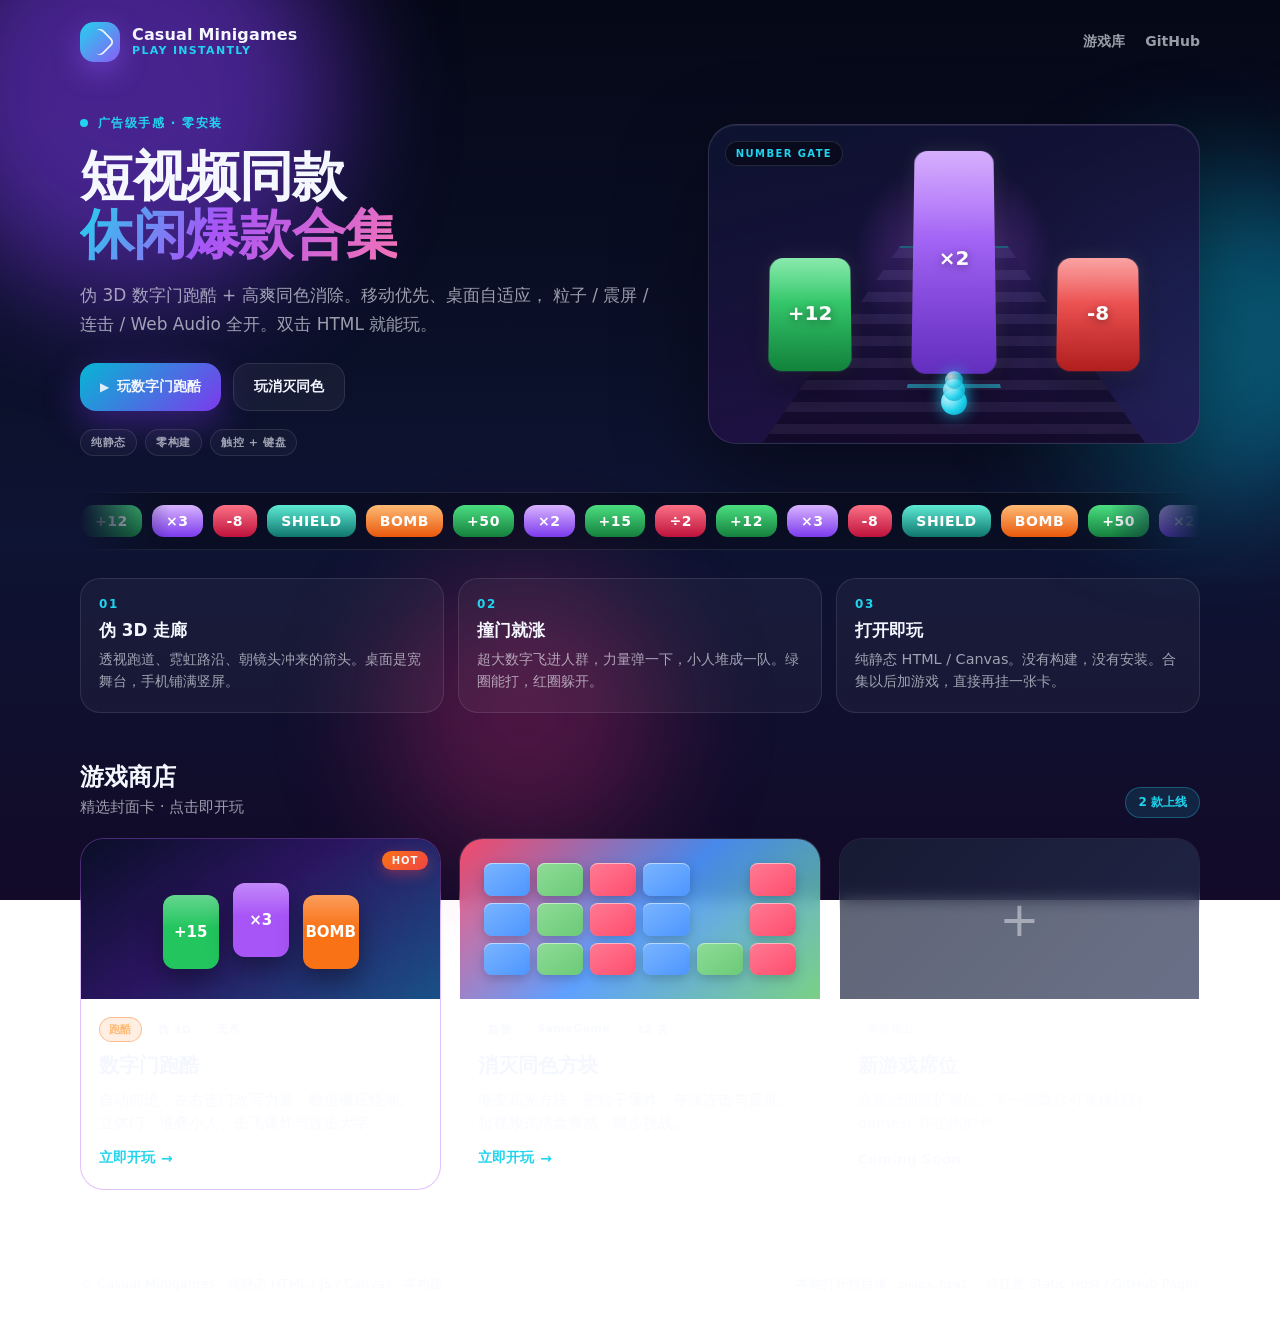
==== commit d9086397: "feat: push Number Gate and SameGame to ad-grade juice Widen the runner into a pseudo-3D stage with a" ====
--- a/index.html
+++ b/index.html
@@ -61,6 +61,35 @@
         </div>
         <div class="stage-badge">NUMBER GATE</div>
       </div>
+    </section>
+
+    <div class="marquee" aria-hidden="true">
+      <div class="marquee-track">
+        <span class="m-add">+12</span><span class="m-mul">×3</span><span class="m-sub">-8</span>
+        <span class="m-shield">SHIELD</span><span class="m-bomb">BOMB</span><span class="m-add">+50</span>
+        <span class="m-mul">×2</span><span class="m-add">+15</span><span class="m-sub">÷2</span>
+        <span class="m-add">+12</span><span class="m-mul">×3</span><span class="m-sub">-8</span>
+        <span class="m-shield">SHIELD</span><span class="m-bomb">BOMB</span><span class="m-add">+50</span>
+        <span class="m-mul">×2</span><span class="m-add">+15</span><span class="m-sub">÷2</span>
+      </div>
+    </div>
+
+    <section class="features">
+      <article>
+        <b>01</b>
+        <h3>伪 3D 走廊</h3>
+        <p>透视跑道、霓虹路沿、朝镜头冲来的箭头。桌面是宽舞台，手机铺满竖屏。</p>
+      </article>
+      <article>
+        <b>02</b>
+        <h3>撞门就涨</h3>
+        <p>超大数字飞进人群，力量弹一下，小人堆成一队。绿圈能打，红圈躲开。</p>
+      </article>
+      <article>
+        <b>03</b>
+        <h3>打开即玩</h3>
+        <p>纯静态 HTML / Canvas。没有构建，没有安装。合集以后加游戏，直接再挂一张卡。</p>
+      </article>
     </section>
 
     <section class="section" id="games">
--- a/css/hub.css
+++ b/css/hub.css
@@ -213,11 +213,37 @@
 .stage-road {
   position: absolute;
   left: 50%; bottom: 0;
-  width: 70%; height: 55%;
+  width: 78%; height: 62%;
   transform: translateX(-50%);
-  background: linear-gradient(180deg, rgba(60,40,140,0.3), rgba(80,50,180,0.55));
-  clip-path: polygon(38% 0, 62% 0, 100% 100%, 0 100%);
-  border-top: 2px solid rgba(34,211,238,0.35);
+  background:
+    repeating-linear-gradient(
+      180deg,
+      rgba(255,255,255,0.05) 0 10px,
+      rgba(0,0,0,0.12) 10px 22px
+    ),
+    linear-gradient(180deg, rgba(60,40,140,0.25), rgba(20,10,40,0.75));
+  clip-path: polygon(36% 0, 64% 0, 100% 100%, 0 100%);
+  border-top: 2px solid rgba(34,211,238,0.45);
+  overflow: hidden;
+}
+.stage-road::after {
+  content: "";
+  position: absolute;
+  left: 18%; right: 18%;
+  top: -10%;
+  height: 140%;
+  background: repeating-linear-gradient(
+    180deg,
+    transparent 0 28px,
+    rgba(34,211,238,0.55) 28px 32px,
+    transparent 32px 64px
+  );
+  clip-path: polygon(46% 0, 54% 0, 80% 100%, 20% 100%);
+  animation: chevScroll 0.7s linear infinite;
+}
+@keyframes chevScroll {
+  from { transform: translateY(-32px); }
+  to { transform: translateY(32px); }
 }
 .stage-gates {
   position: absolute;
@@ -299,6 +325,62 @@
   border: 1px solid rgba(255,255,255,0.12);
   color: var(--cyan);
 }
+
+/* Marquee + feature strip */
+.marquee {
+  margin: 8px 0 28px;
+  overflow: hidden;
+  border-radius: 16px;
+  border: 1px solid var(--line);
+  background: rgba(0,0,0,0.28);
+  mask-image: linear-gradient(90deg, transparent, #000 8%, #000 92%, transparent);
+}
+.marquee-track {
+  display: flex;
+  gap: 10px;
+  width: max-content;
+  padding: 12px 0;
+  animation: marquee 18s linear infinite;
+}
+.marquee-track span {
+  font-weight: 900;
+  font-size: 14px;
+  padding: 8px 14px;
+  border-radius: 12px;
+  color: #fff;
+  letter-spacing: 0.04em;
+}
+.m-add { background: linear-gradient(180deg, #4ade80, #15803d); }
+.m-mul { background: linear-gradient(180deg, #d8b4fe, #7c3aed); }
+.m-sub { background: linear-gradient(180deg, #fb7185, #be123c); }
+.m-shield { background: linear-gradient(180deg, #5eead4, #0f766e); }
+.m-bomb { background: linear-gradient(180deg, #fdba74, #ea580c); }
+@keyframes marquee {
+  from { transform: translateX(0); }
+  to { transform: translateX(-50%); }
+}
+
+.features {
+  display: grid;
+  grid-template-columns: repeat(3, 1fr);
+  gap: 14px;
+  margin-bottom: 36px;
+}
+.features article {
+  padding: 18px 18px 20px;
+  border-radius: 20px;
+  background: rgba(255,255,255,0.04);
+  border: 1px solid var(--line);
+}
+.features b {
+  display: block;
+  color: var(--cyan);
+  font-size: 12px;
+  letter-spacing: 0.14em;
+  margin-bottom: 8px;
+}
+.features h3 { font-size: 1.05rem; margin-bottom: 6px; }
+.features p { color: var(--muted); font-size: 0.9rem; line-height: 1.55; }
 
 /* Section */
 .section { padding: 12px 0 56px; }
@@ -507,6 +589,7 @@
   .hero { grid-template-columns: 1fr; }
   .hero-stage { height: 240px; }
   .grid { grid-template-columns: 1fr 1fr; }
+  .features { grid-template-columns: 1fr; }
 }
 @media (max-width: 620px) {
   .grid { grid-template-columns: 1fr; }
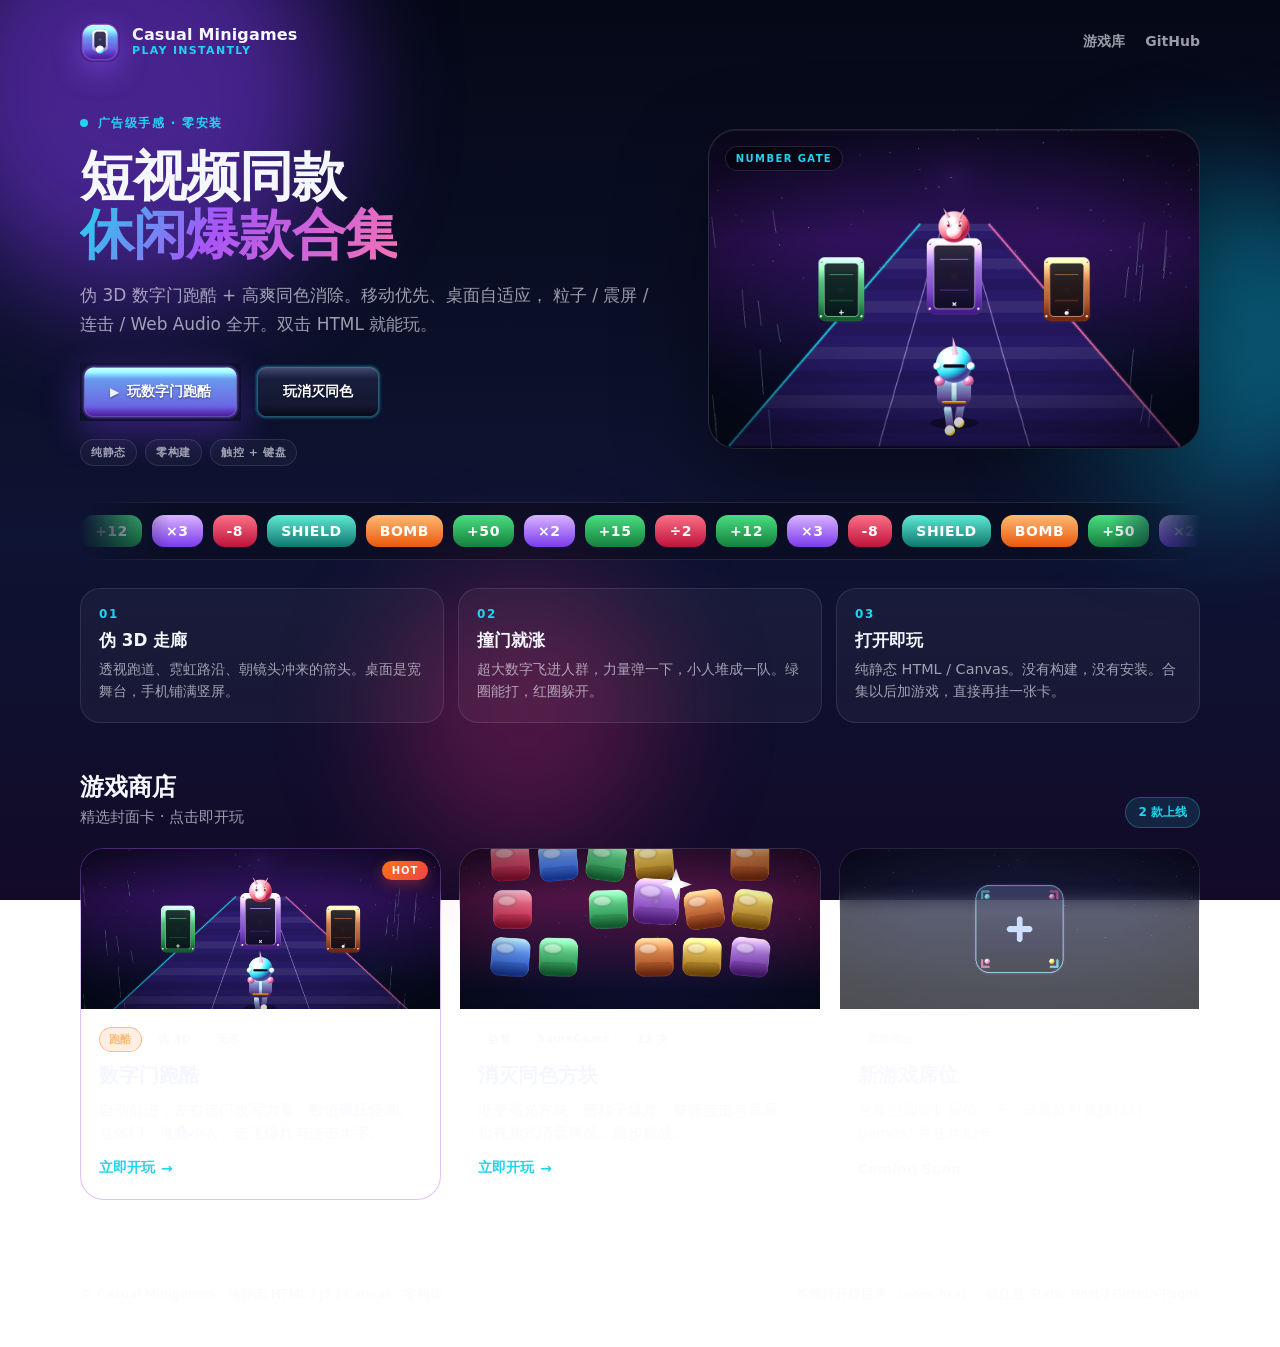
==== commit 009a3039: "feat: add neon-candy UI assets and wire them into the games Procedural Pillow pack for doors, runner" ====
--- a/index.html
+++ b/index.html
@@ -6,6 +6,10 @@
   <meta name="theme-color" content="#050816" />
   <meta name="description" content="Casual Minigames — 抖音级休闲小游戏合集：数字门跑酷、消灭同色方块。纯静态，打开即玩。" />
   <title>Casual Minigames · 休闲小游戏合集</title>
+  <link rel="preload" as="image" href="assets/hub/logo.png" />
+  <link rel="preload" as="image" href="assets/hub/hero.png" />
+  <link rel="preload" as="image" href="assets/hub/cover-number-gate.png" />
+  <link rel="preload" as="image" href="assets/hub/cover-samegame.png" />
   <link rel="stylesheet" href="css/hub.css" />
 </head>
 <body>
--- a/css/hub.css
+++ b/css/hub.css
@@ -70,23 +70,14 @@
 .brand { display: flex; align-items: center; gap: 12px; }
 .brand-mark {
   width: 40px; height: 40px;
-  border-radius: 14px;
-  background: linear-gradient(135deg, var(--cyan), var(--accent));
+  border-radius: 12px;
+  background: url("../assets/hub/logo.png") center / cover no-repeat;
   box-shadow: 0 10px 28px rgba(139,92,246,0.45);
   position: relative;
   overflow: hidden;
   animation: brandPulse 3s ease-in-out infinite;
 }
-.brand-mark::after {
-  content: "";
-  position: absolute;
-  inset: 9px;
-  border-radius: 6px;
-  border: 2px solid rgba(255,255,255,0.9);
-  border-bottom: none;
-  border-left: none;
-  transform: rotate(45deg);
-}
+.brand-mark::after { content: none; }
 @keyframes brandPulse {
   0%, 100% { box-shadow: 0 10px 28px rgba(139,92,246,0.45); }
   50% { box-shadow: 0 10px 36px rgba(34,211,238,0.5); }
@@ -159,22 +150,37 @@
   align-items: center;
   justify-content: center;
   gap: 8px;
-  padding: 14px 20px;
-  border-radius: 16px;
+  padding: 4px 14px;
+  border-radius: 0;
   font-weight: 800;
   font-size: 14px;
-  border: 1px solid var(--line);
-  background: rgba(255,255,255,0.05);
-  transition: transform 0.15s ease, box-shadow 0.15s ease, background 0.15s ease;
-}
-.btn:hover { transform: translateY(-3px); background: rgba(255,255,255,0.09); }
+  color: #fff;
+  border: 16px solid transparent;
+  border-image: url("../assets/ui/btn-ghost.png") 64 fill / 16px / 0 stretch;
+  background: none;
+  text-shadow: 0 1px 2px rgba(0,0,0,0.45);
+  transition: transform 0.15s ease, box-shadow 0.15s ease;
+}
+.btn:hover {
+  transform: translateY(-3px);
+  border-image-source: url("../assets/ui/btn-ghost-hover.png");
+  background: none;
+}
+.btn:active {
+  border-image-source: url("../assets/ui/btn-ghost-pressed.png");
+  transform: translateY(0) scale(0.98);
+}
 .btn-primary {
-  background: linear-gradient(135deg, #06b6d4, #7c3aed);
-  border: none;
+  border-image-source: url("../assets/ui/btn-primary.png");
+  color: #fff;
   box-shadow: 0 12px 36px rgba(124,58,237,0.4);
 }
-.btn-primary:hover { box-shadow: 0 16px 44px rgba(124,58,237,0.55); }
-.btn-ghost { backdrop-filter: blur(8px); }
+.btn-primary:hover {
+  border-image-source: url("../assets/ui/btn-primary-hover.png");
+  box-shadow: 0 16px 44px rgba(124,58,237,0.55);
+}
+.btn-primary:active { border-image-source: url("../assets/ui/btn-primary-pressed.png"); }
+.btn-ghost { border-image-source: url("../assets/ui/btn-ghost.png"); }
 .btn-ico { font-size: 12px; opacity: 0.9; }
 
 .hero-meta {
@@ -197,11 +203,15 @@
   position: relative;
   height: 320px;
   border-radius: 28px;
-  background: linear-gradient(165deg, rgba(14,20,50,0.9), rgba(42,16,80,0.75));
+  background: #0a1028 url("../assets/hub/hero.png") center / cover no-repeat;
   border: 1px solid rgba(255,255,255,0.12);
   overflow: hidden;
   box-shadow: 0 32px 90px rgba(0,0,0,0.4), inset 0 1px 0 rgba(255,255,255,0.08);
 }
+.stage-glow,
+.stage-road,
+.stage-gates,
+.stage-runner { display: none; }
 .stage-glow {
   position: absolute;
   width: 200px; height: 200px;
@@ -248,7 +258,7 @@
 .stage-gates {
   position: absolute;
   inset: 0;
-  display: grid;
+  display: none;
   grid-template-columns: 1fr 1fr 1fr;
   place-items: end center;
   padding: 0 36px 72px;
@@ -448,19 +458,22 @@
   100% { transform: translateX(120%); }
 }
 .cover-gate {
-  background: linear-gradient(145deg, #0a0e27 0%, #2a1560 45%, #0891b2 160%);
+  background: #0a0e27 url("../assets/hub/cover-number-gate.png") center / cover no-repeat;
 }
 .cover-samegame {
-  background: linear-gradient(135deg, rgba(255,77,109,0.95), rgba(77,150,255,0.9) 50%, rgba(107,203,119,0.9));
+  background: #1a1030 url("../assets/hub/cover-samegame.png") center / cover no-repeat;
 }
 .cover-soon {
-  background: linear-gradient(135deg, #1a2238, #2a3355);
-}
+  background: #12182c url("../assets/hub/cover-soon.png") center / cover no-repeat;
+}
+.cover-gates,
+.blocks,
+.soon-mark { display: none; }
 
 .cover-gates {
   position: absolute;
   inset: 0;
-  display: flex;
+  display: none;
   align-items: flex-end;
   justify-content: center;
   gap: 14px;
@@ -504,7 +517,7 @@
 .blocks {
   position: absolute;
   inset: 0;
-  display: grid;
+  display: none;
   grid-template-columns: repeat(6, 1fr);
   grid-template-rows: repeat(3, 1fr);
   gap: 7px;
@@ -523,7 +536,7 @@
 .soon-mark {
   position: absolute;
   inset: 0;
-  display: grid;
+  display: none;
   place-items: center;
   font-size: 48px;
   opacity: 0.45;
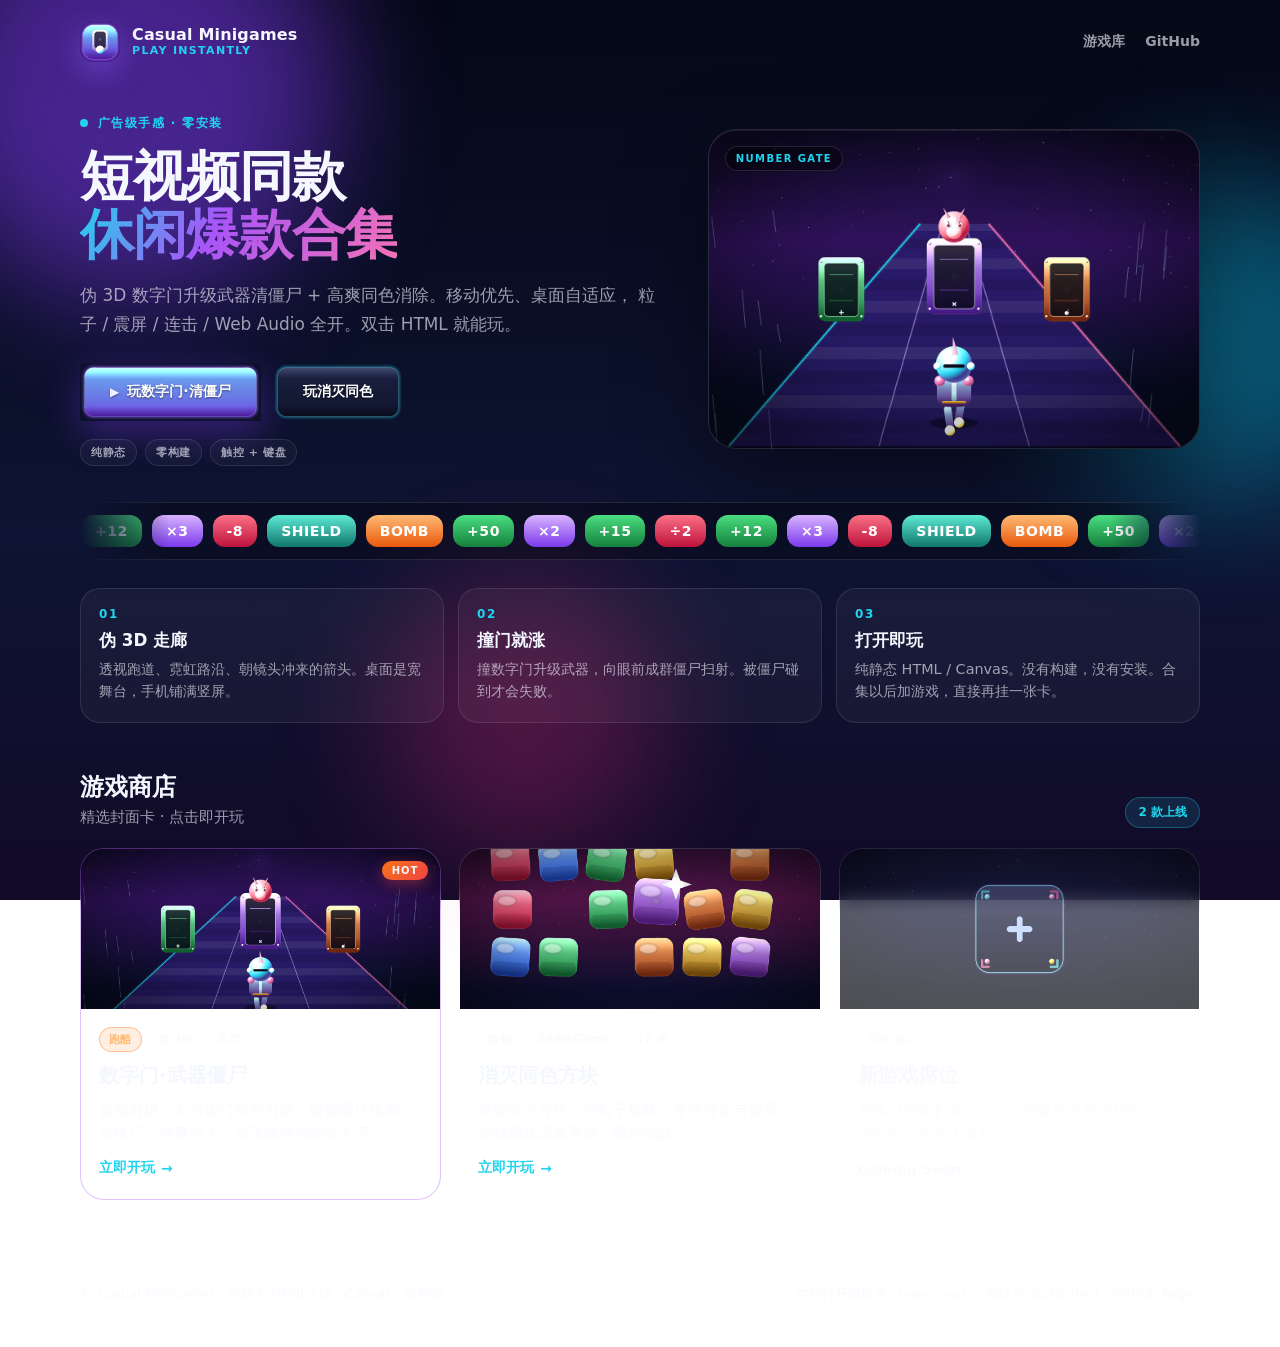
==== commit 22956b45: "feat(number-gate): rewrite as weapon-upgrade zombie shooter Replace power-compare runner with Douyin" ====
--- a/index.html
+++ b/index.html
@@ -4,7 +4,7 @@
   <meta charset="UTF-8" />
   <meta name="viewport" content="width=device-width, initial-scale=1" />
   <meta name="theme-color" content="#050816" />
-  <meta name="description" content="Casual Minigames — 抖音级休闲小游戏合集：数字门跑酷、消灭同色方块。纯静态，打开即玩。" />
+  <meta name="description" content="Casual Minigames — 抖音级休闲小游戏合集：数字门升级武器清僵尸、消灭同色方块。纯静态，打开即玩。" />
   <title>Casual Minigames · 休闲小游戏合集</title>
   <link rel="preload" as="image" href="assets/hub/logo.png" />
   <link rel="preload" as="image" href="assets/hub/hero.png" />
@@ -37,12 +37,12 @@
         <div class="eyebrow"><span class="pulse-dot"></span> 广告级手感 · 零安装</div>
         <h1>短视频同款<br /><span>休闲爆款合集</span></h1>
         <p>
-          伪 3D 数字门跑酷 + 高爽同色消除。移动优先、桌面自适应，
+          伪 3D 数字门升级武器清僵尸 + 高爽同色消除。移动优先、桌面自适应，
           粒子 / 震屏 / 连击 / Web Audio 全开。双击 HTML 就能玩。
         </p>
         <div class="hero-actions">
           <a class="btn btn-primary" href="games/number-gate/index.html">
-            <span class="btn-ico">▶</span> 玩数字门跑酷
+            <span class="btn-ico">▶</span> 玩数字门·清僵尸
           </a>
           <a class="btn btn-ghost" href="games/samegame/index.html">玩消灭同色</a>
         </div>
@@ -87,7 +87,7 @@
       <article>
         <b>02</b>
         <h3>撞门就涨</h3>
-        <p>超大数字飞进人群，力量弹一下，小人堆成一队。绿圈能打，红圈躲开。</p>
+        <p>撞数字门升级武器，向眼前成群僵尸扫射。被僵尸碰到才会失败。</p>
       </article>
       <article>
         <b>03</b>
@@ -121,7 +121,7 @@
               <span class="tag">伪 3D</span>
               <span class="tag">无尽</span>
             </div>
-            <h3>数字门跑酷</h3>
+            <h3>数字门·武器僵尸</h3>
             <p>自动前进，左右选门改写力量，数值碾压怪潮。立体门、堆叠小人、击飞爆炸与连击大字。</p>
             <span class="card-cta">立即开玩 <b>→</b></span>
           </div>
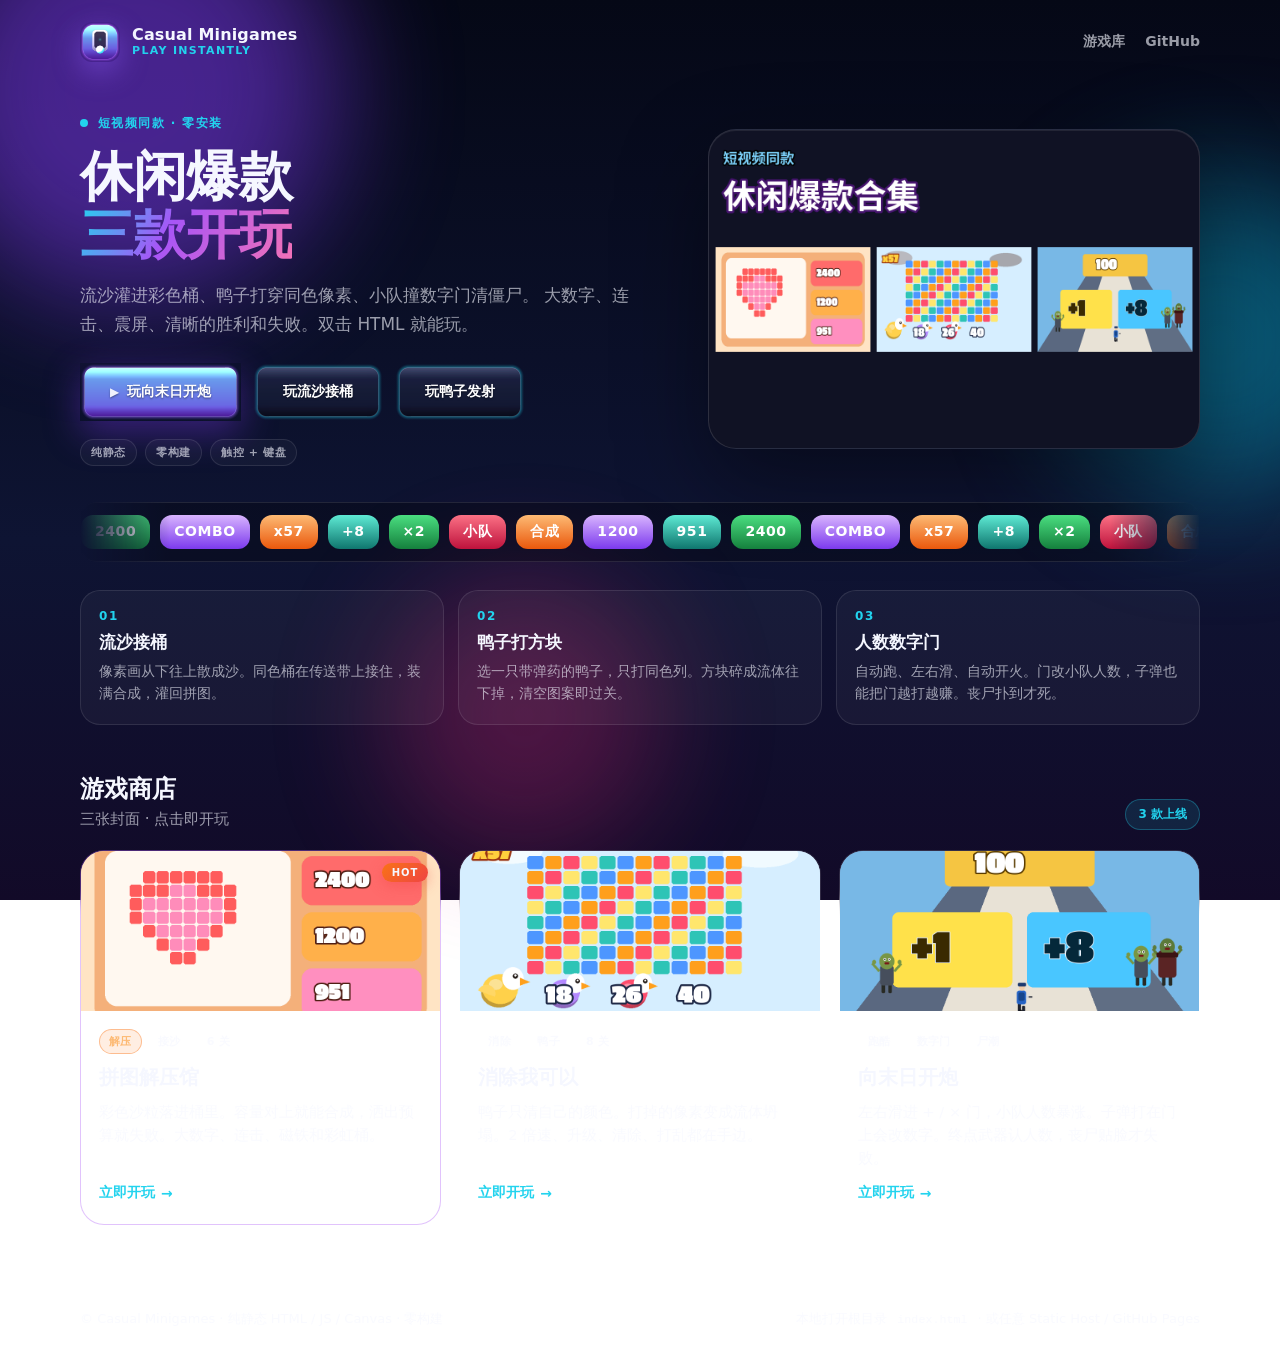
==== commit c0698a44: "feat: add sand-bucket, duck-pop, and doom-gates Three static Douyin-style games take the hub. Sand f" ====
--- a/index.html
+++ b/index.html
@@ -4,12 +4,13 @@
   <meta charset="UTF-8" />
   <meta name="viewport" content="width=device-width, initial-scale=1" />
   <meta name="theme-color" content="#050816" />
-  <meta name="description" content="Casual Minigames — 抖音级休闲小游戏合集：数字门升级武器清僵尸、消灭同色方块。纯静态，打开即玩。" />
+  <meta name="description" content="Casual Minigames — 流沙接桶、鸭子打方块、向末日开炮。纯静态，打开即玩。" />
   <title>Casual Minigames · 休闲小游戏合集</title>
   <link rel="preload" as="image" href="assets/hub/logo.png" />
   <link rel="preload" as="image" href="assets/hub/hero.png" />
-  <link rel="preload" as="image" href="assets/hub/cover-number-gate.png" />
-  <link rel="preload" as="image" href="assets/hub/cover-samegame.png" />
+  <link rel="preload" as="image" href="assets/hub/cover-sand.png" />
+  <link rel="preload" as="image" href="assets/hub/cover-duck.png" />
+  <link rel="preload" as="image" href="assets/hub/cover-doom.png" />
   <link rel="stylesheet" href="css/hub.css" />
 </head>
 <body>
@@ -34,17 +35,18 @@
 
     <section class="hero">
       <div class="hero-copy">
-        <div class="eyebrow"><span class="pulse-dot"></span> 广告级手感 · 零安装</div>
-        <h1>短视频同款<br /><span>休闲爆款合集</span></h1>
+        <div class="eyebrow"><span class="pulse-dot"></span> 短视频同款 · 零安装</div>
+        <h1>休闲爆款<br /><span>三款开玩</span></h1>
         <p>
-          伪 3D 数字门升级武器清僵尸 + 高爽同色消除。移动优先、桌面自适应，
-          粒子 / 震屏 / 连击 / Web Audio 全开。双击 HTML 就能玩。
+          流沙灌进彩色桶、鸭子打穿同色像素、小队撞数字门清僵尸。
+          大数字、连击、震屏、清晰的胜利和失败。双击 HTML 就能玩。
         </p>
         <div class="hero-actions">
-          <a class="btn btn-primary" href="games/number-gate/index.html">
-            <span class="btn-ico">▶</span> 玩数字门·清僵尸
+          <a class="btn btn-primary" href="games/doom-gates/index.html">
+            <span class="btn-ico">▶</span> 玩向末日开炮
           </a>
-          <a class="btn btn-ghost" href="games/samegame/index.html">玩消灭同色</a>
+          <a class="btn btn-ghost" href="games/sand-bucket/index.html">玩流沙接桶</a>
+          <a class="btn btn-ghost" href="games/duck-pop/index.html">玩鸭子发射</a>
         </div>
         <div class="hero-meta">
           <span>纯静态</span>
@@ -52,47 +54,35 @@
           <span>触控 + 键盘</span>
         </div>
       </div>
-      <div class="hero-stage" aria-hidden="true">
-        <div class="stage-glow"></div>
-        <div class="stage-road"></div>
-        <div class="stage-gates">
-          <div class="sgate g-add"><span>+12</span></div>
-          <div class="sgate g-mul"><span>×2</span></div>
-          <div class="sgate g-sub"><span>-8</span></div>
-        </div>
-        <div class="stage-runner">
-          <div class="runner-stack"><i></i><i></i><i></i></div>
-        </div>
-        <div class="stage-badge">NUMBER GATE</div>
-      </div>
+      <div class="hero-stage" aria-hidden="true"></div>
     </section>
 
     <div class="marquee" aria-hidden="true">
       <div class="marquee-track">
-        <span class="m-add">+12</span><span class="m-mul">×3</span><span class="m-sub">-8</span>
-        <span class="m-shield">SHIELD</span><span class="m-bomb">BOMB</span><span class="m-add">+50</span>
-        <span class="m-mul">×2</span><span class="m-add">+15</span><span class="m-sub">÷2</span>
-        <span class="m-add">+12</span><span class="m-mul">×3</span><span class="m-sub">-8</span>
-        <span class="m-shield">SHIELD</span><span class="m-bomb">BOMB</span><span class="m-add">+50</span>
-        <span class="m-mul">×2</span><span class="m-add">+15</span><span class="m-sub">÷2</span>
+        <span class="m-add">2400</span><span class="m-mul">COMBO</span><span class="m-bomb">x57</span>
+        <span class="m-shield">+8</span><span class="m-add">×2</span><span class="m-sub">小队</span>
+        <span class="m-bomb">合成</span><span class="m-mul">1200</span><span class="m-shield">951</span>
+        <span class="m-add">2400</span><span class="m-mul">COMBO</span><span class="m-bomb">x57</span>
+        <span class="m-shield">+8</span><span class="m-add">×2</span><span class="m-sub">小队</span>
+        <span class="m-bomb">合成</span><span class="m-mul">1200</span><span class="m-shield">951</span>
       </div>
     </div>
 
     <section class="features">
       <article>
         <b>01</b>
-        <h3>伪 3D 走廊</h3>
-        <p>透视跑道、霓虹路沿、朝镜头冲来的箭头。桌面是宽舞台，手机铺满竖屏。</p>
+        <h3>流沙接桶</h3>
+        <p>像素画从下往上散成沙。同色桶在传送带上接住，装满合成，灌回拼图。</p>
       </article>
       <article>
         <b>02</b>
-        <h3>撞门就涨</h3>
-        <p>撞数字门升级武器，向眼前成群僵尸扫射。被僵尸碰到才会失败。</p>
+        <h3>鸭子打方块</h3>
+        <p>选一只带弹药的鸭子，只打同色列。方块碎成流体往下掉，清空图案即过关。</p>
       </article>
       <article>
         <b>03</b>
-        <h3>打开即玩</h3>
-        <p>纯静态 HTML / Canvas。没有构建，没有安装。合集以后加游戏，直接再挂一张卡。</p>
+        <h3>人数数字门</h3>
+        <p>自动跑、左右滑、自动开火。门改小队人数，子弹也能把门越打越赚。丧尸扑到才死。</p>
       </article>
     </section>
 
@@ -100,66 +90,59 @@
       <div class="section-head">
         <div>
           <h2>游戏商店</h2>
-          <p>精选封面卡 · 点击即开玩</p>
+          <p>三张封面 · 点击即开玩</p>
         </div>
-        <div class="section-pill">2 款上线</div>
+        <div class="section-pill">3 款上线</div>
       </div>
       <div class="grid">
-        <a class="card card-featured" href="games/number-gate/index.html">
-          <div class="card-cover cover-gate">
+        <a class="card card-featured" href="games/sand-bucket/index.html">
+          <div class="card-cover cover-sand">
             <div class="cover-shine"></div>
-            <div class="cover-gates">
-              <em class="cg1">+15</em>
-              <em class="cg2">×3</em>
-              <em class="cg3">BOMB</em>
-            </div>
             <div class="cover-chip">HOT</div>
           </div>
           <div class="card-body">
             <div class="tags">
-              <span class="tag tag-hot">跑酷</span>
-              <span class="tag">伪 3D</span>
-              <span class="tag">无尽</span>
+              <span class="tag tag-hot">解压</span>
+              <span class="tag">接沙</span>
+              <span class="tag">6 关</span>
             </div>
-            <h3>数字门·武器僵尸</h3>
-            <p>自动前进，左右选门改写力量，数值碾压怪潮。立体门、堆叠小人、击飞爆炸与连击大字。</p>
+            <h3>拼图解压馆</h3>
+            <p>彩色沙粒落进桶里。容量对上就能合成，洒出预算就失败。大数字、连击、磁铁和彩虹桶。</p>
             <span class="card-cta">立即开玩 <b>→</b></span>
           </div>
         </a>
 
-        <a class="card" href="games/samegame/index.html">
-          <div class="card-cover cover-samegame">
+        <a class="card" href="games/duck-pop/index.html">
+          <div class="card-cover cover-duck">
             <div class="cover-shine"></div>
-            <div class="blocks">
-              <span></span><span></span><span></span><span></span><span></span><span></span>
-              <span></span><span></span><span></span><span></span><span></span><span></span>
-              <span></span><span></span><span></span><span></span><span></span><span></span>
-            </div>
           </div>
           <div class="card-body">
             <div class="tags">
-              <span class="tag">益智</span>
-              <span class="tag">SameGame</span>
-              <span class="tag">12 关</span>
+              <span class="tag">消除</span>
+              <span class="tag">鸭子</span>
+              <span class="tag">8 关</span>
             </div>
-            <h3>消灭同色方块</h3>
-            <p>渐变高光方块、密粒子爆炸、夸张连击与震屏。短视频式清盘爽感，限步挑战。</p>
+            <h3>消除我可以</h3>
+            <p>鸭子只清自己的颜色。打掉的像素变成流体坍塌。2 倍速、升级、清除、打乱都在手边。</p>
             <span class="card-cta">立即开玩 <b>→</b></span>
           </div>
         </a>
 
-        <div class="card soon" aria-disabled="true">
-          <div class="card-cover cover-soon">
+        <a class="card" href="games/doom-gates/index.html">
+          <div class="card-cover cover-doom">
             <div class="cover-shine"></div>
-            <div class="soon-mark">+</div>
           </div>
           <div class="card-body">
-            <div class="tags"><span class="tag">即将推出</span></div>
-            <h3>新游戏席位</h3>
-            <p>合集已预留扩展位。下一部爆款可直接挂到 games/ 并在此加卡。</p>
-            <span class="card-cta muted">Coming Soon</span>
+            <div class="tags">
+              <span class="tag">跑酷</span>
+              <span class="tag">数字门</span>
+              <span class="tag">尸潮</span>
+            </div>
+            <h3>向末日开炮</h3>
+            <p>左右滑进 + / × 门，小队人数暴涨。子弹打在门上会改数字。终点武器认人数，丧尸贴脸才失败。</p>
+            <span class="card-cta">立即开玩 <b>→</b></span>
           </div>
-        </div>
+        </a>
       </div>
     </section>
 
--- a/css/hub.css
+++ b/css/hub.css
@@ -457,11 +457,14 @@
   80% { transform: translateX(120%); }
   100% { transform: translateX(120%); }
 }
-.cover-gate {
-  background: #0a0e27 url("../assets/hub/cover-number-gate.png") center / cover no-repeat;
-}
-.cover-samegame {
-  background: #1a1030 url("../assets/hub/cover-samegame.png") center / cover no-repeat;
+.cover-sand {
+  background: #ffe3c4 url("../assets/hub/cover-sand.png") center / cover no-repeat;
+}
+.cover-duck {
+  background: #d7f2ff url("../assets/hub/cover-duck.png") center / cover no-repeat;
+}
+.cover-doom {
+  background: #8eb6e0 url("../assets/hub/cover-doom.png") center / cover no-repeat;
 }
 .cover-soon {
   background: #12182c url("../assets/hub/cover-soon.png") center / cover no-repeat;
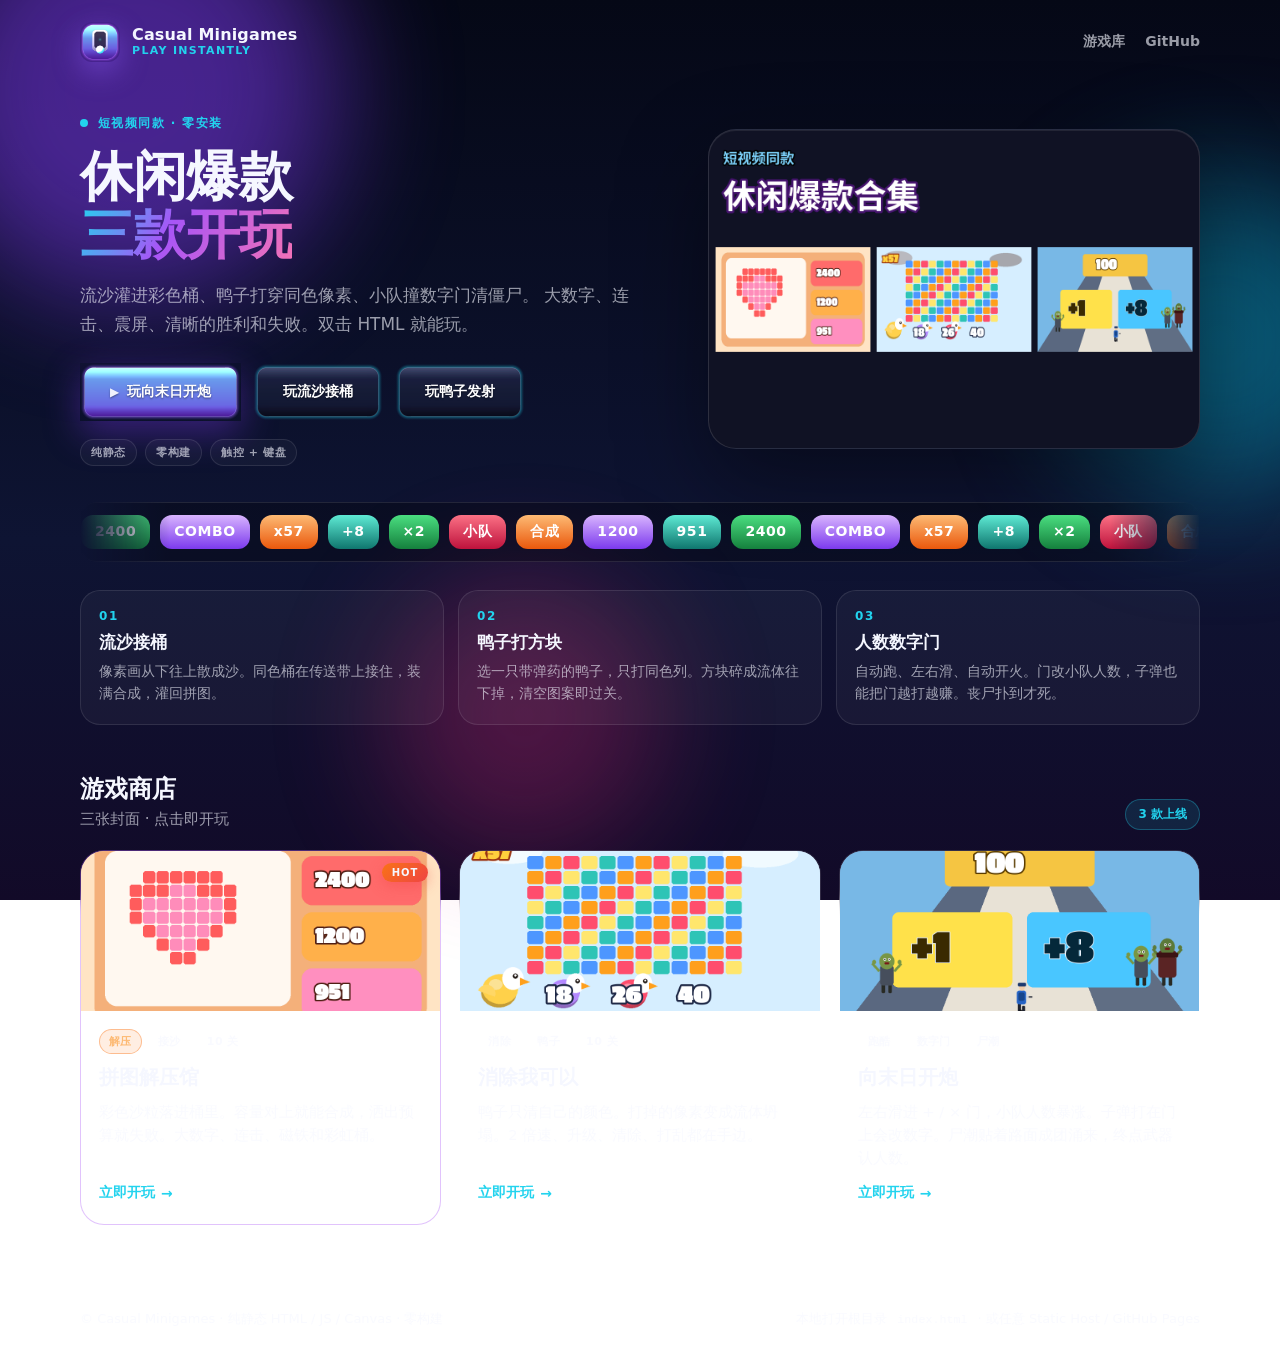
==== commit b2b8086f: "feat: ground doom hordes and restyle the three signed-off games Soldiers, zombies, gates and bullets" ====
--- a/index.html
+++ b/index.html
@@ -104,7 +104,7 @@
             <div class="tags">
               <span class="tag tag-hot">解压</span>
               <span class="tag">接沙</span>
-              <span class="tag">6 关</span>
+              <span class="tag">10 关</span>
             </div>
             <h3>拼图解压馆</h3>
             <p>彩色沙粒落进桶里。容量对上就能合成，洒出预算就失败。大数字、连击、磁铁和彩虹桶。</p>
@@ -120,7 +120,7 @@
             <div class="tags">
               <span class="tag">消除</span>
               <span class="tag">鸭子</span>
-              <span class="tag">8 关</span>
+              <span class="tag">10 关</span>
             </div>
             <h3>消除我可以</h3>
             <p>鸭子只清自己的颜色。打掉的像素变成流体坍塌。2 倍速、升级、清除、打乱都在手边。</p>
@@ -139,7 +139,7 @@
               <span class="tag">尸潮</span>
             </div>
             <h3>向末日开炮</h3>
-            <p>左右滑进 + / × 门，小队人数暴涨。子弹打在门上会改数字。终点武器认人数，丧尸贴脸才失败。</p>
+            <p>左右滑进 + / × 门，小队人数暴涨。子弹打在门上会改数字。尸潮贴着路面成团涌来，终点武器认人数。</p>
             <span class="card-cta">立即开玩 <b>→</b></span>
           </div>
         </a>
